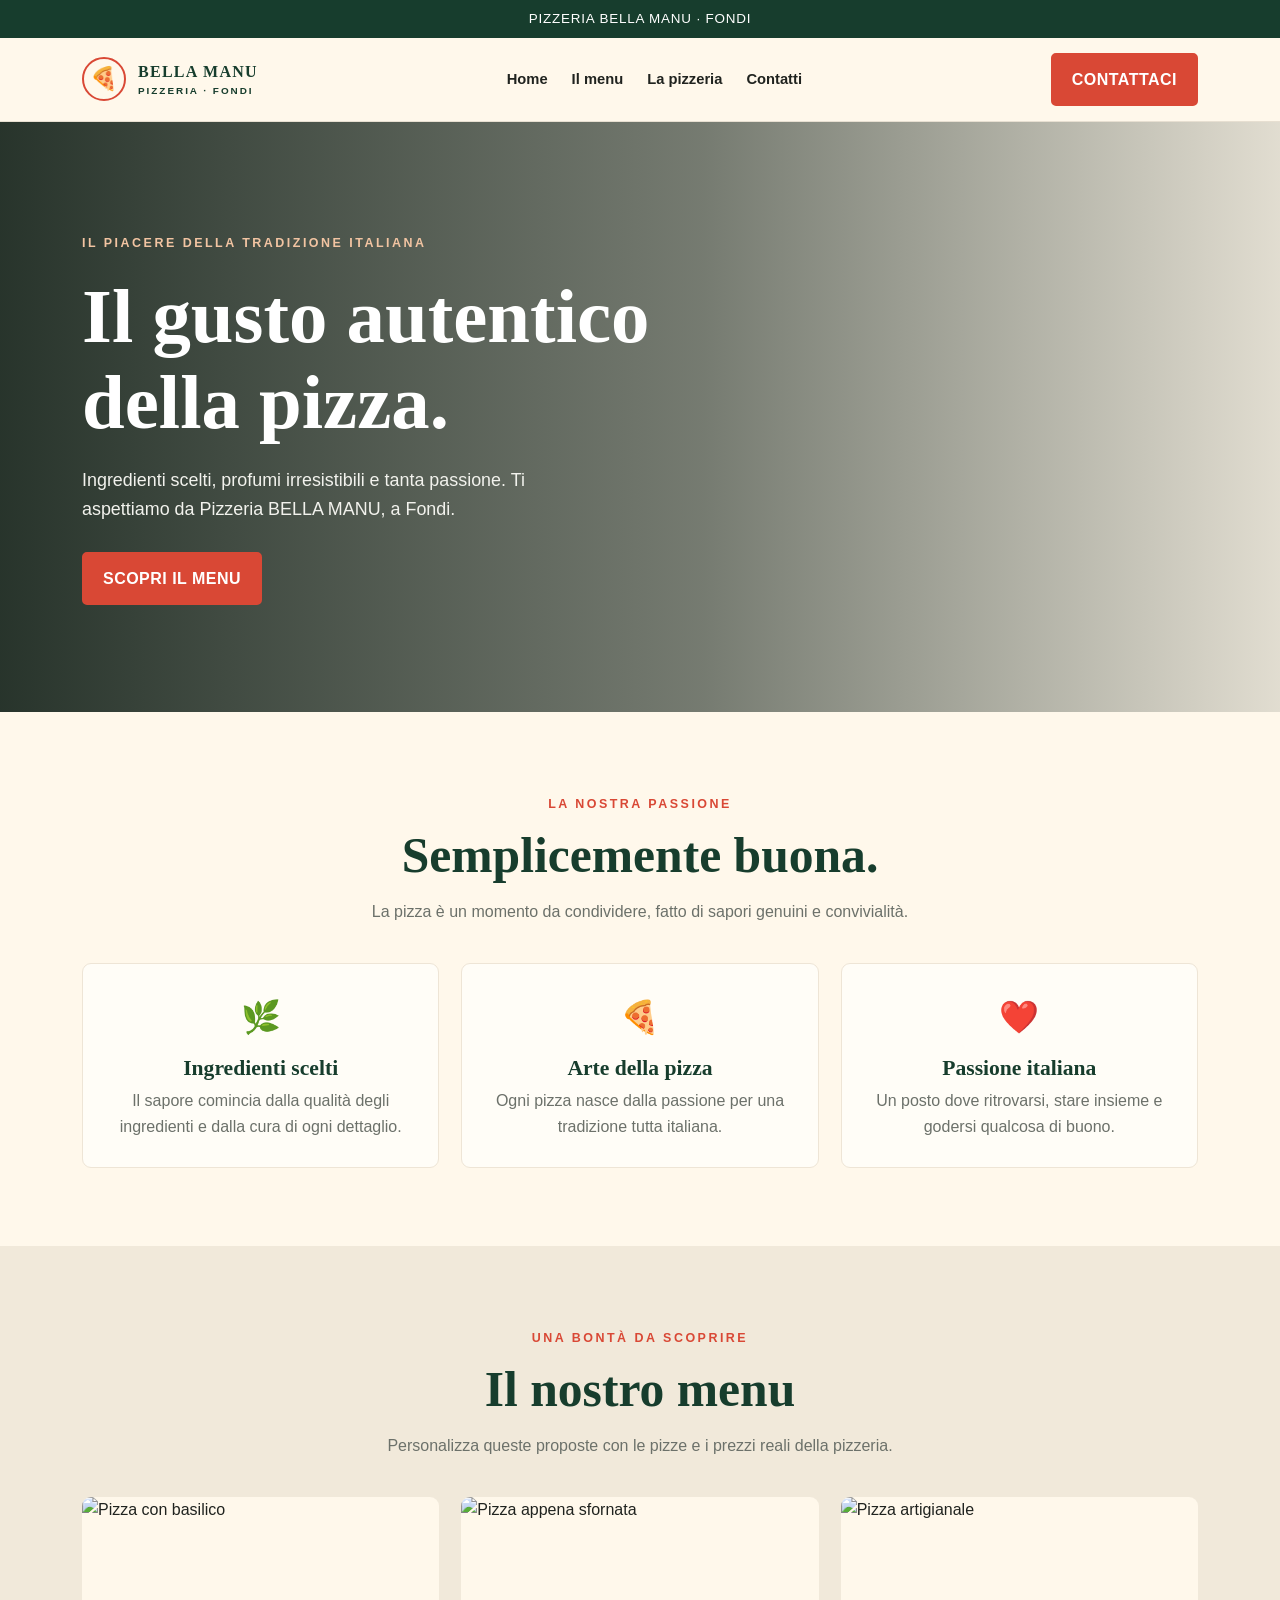
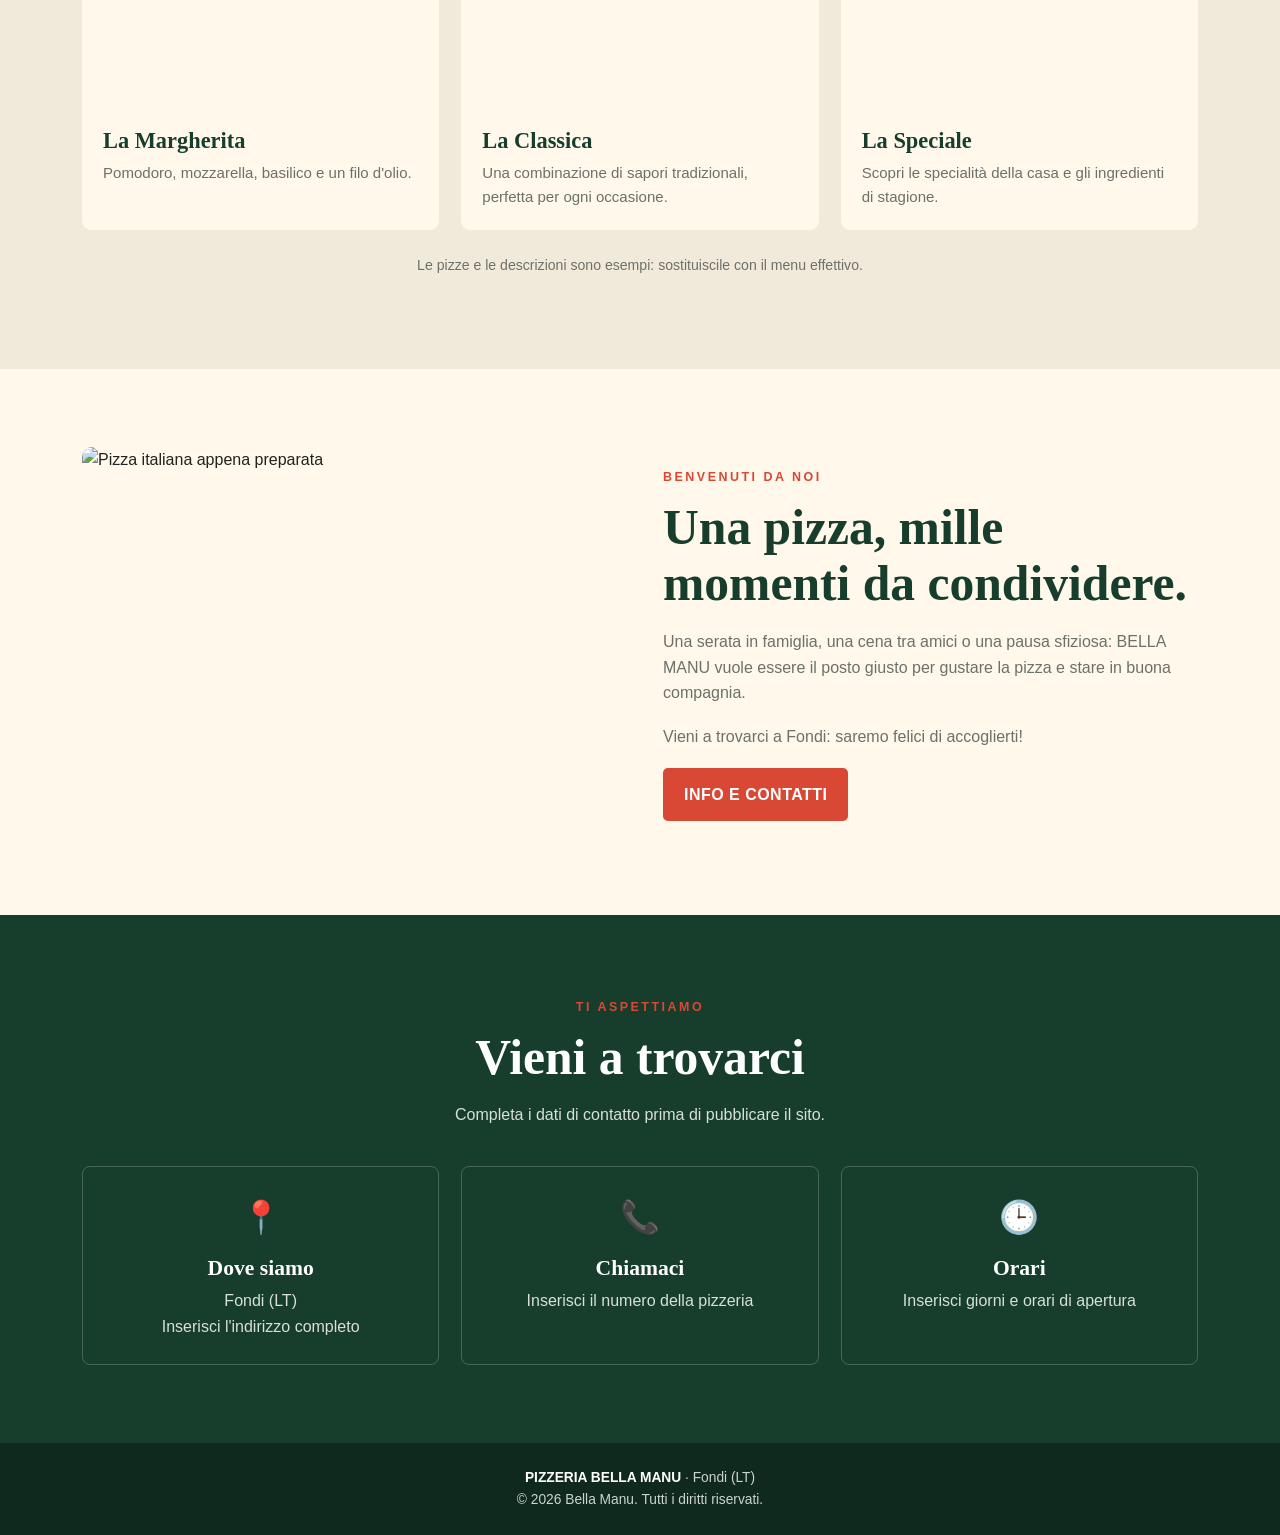
==== index.html @ 26e6ec16 "Index Modifica Index" ====
<!DOCTYPE html>
<html lang="it">
<head>
  <meta charset="UTF-8">
  <meta name="viewport" content="width=device-width, initial-scale=1.0">
  <meta name="description" content="Pizzeria BELLA MANU a Fondi: pizza e passione italiana.">
  <meta name="theme-color" content="#173d2d">
  <title>Pizzeria BELLA MANU | Fondi</title>
  <style>
    :root{--green:#173d2d;--cream:#fff8eb;--red:#d94835;--ink:#20231f;--muted:#6c716a}
    *{box-sizing:border-box}html{scroll-behavior:smooth}body{margin:0;font-family:Arial,Helvetica,sans-serif;color:var(--ink);background:var(--cream);line-height:1.6}a{color:inherit;text-decoration:none}
    .topbar{background:var(--green);color:white;text-align:center;padding:8px 16px;font-size:.84rem;letter-spacing:.06em}
    header{background:var(--cream);position:sticky;top:0;z-index:10;border-bottom:1px solid #e7dfd1}.nav{max-width:1160px;margin:auto;padding:15px 22px;display:flex;align-items:center;justify-content:space-between;gap:20px}.brand{display:flex;align-items:center;gap:12px;color:var(--green)}.mark{width:44px;height:44px;border:2px solid var(--red);border-radius:50%;display:grid;place-items:center;font-size:1.4rem}.brandname{font-family:Georgia,serif;font-weight:bold;letter-spacing:.08em;line-height:1.1}.brandname small{display:block;font:700 .62rem Arial,sans-serif;letter-spacing:.2em;margin-top:5px}.links{display:flex;gap:24px;font-size:.92rem;font-weight:bold}.links a:hover{color:var(--red)}.btn{display:inline-block;background:var(--red);border:2px solid var(--red);color:#fff;padding:12px 19px;border-radius:5px;font-weight:bold;letter-spacing:.03em}.btn:hover{background:#bd3928;border-color:#bd3928}
    .hero{min-height:590px;display:flex;align-items:center;color:white;background:linear-gradient(90deg,rgba(10,25,17,.88),rgba(10,25,17,.56) 55%,rgba(10,25,17,.12)),url('https://images.unsplash.com/photo-1513104890138-7c749659a591?auto=format&fit=crop&w=1900&q=85') center/cover}.hero-inner{max-width:1160px;width:100%;margin:auto;padding:75px 22px}.eyebrow{text-transform:uppercase;color:#f2c4a2;font-size:.78rem;letter-spacing:.2em;font-weight:bold}h1,h2,h3{font-family:Georgia,'Times New Roman',serif;line-height:1.12}h1{font-size:clamp(2.8rem,6vw,5.2rem);max-width:690px;margin:20px 0}.hero p{font-size:1.12rem;max-width:530px;color:#f2f2ed;margin-bottom:28px}.section{max-width:1160px;margin:auto;padding:78px 22px}.heading{text-align:center;max-width:700px;margin:0 auto 38px}.heading .eyebrow,.about .eyebrow{color:var(--red)}h2{font-size:clamp(2rem,4vw,3.1rem);color:var(--green);margin:12px 0}.heading p,.feature p,.menu-card p,.about p{color:var(--muted)}.features,.menu-grid,.contact-grid{display:grid;grid-template-columns:repeat(3,1fr);gap:22px}.feature{padding:28px;background:#fffdf7;border:1px solid #eee5d6;border-radius:9px;text-align:center}.icon{font-size:2rem}.feature h3,.contact-card h3{color:var(--green);font-size:1.35rem;margin:13px 0 8px}.feature p{margin:0}.menu-section{background:#f1e9da}.menu-card{background:var(--cream);border-radius:9px;overflow:hidden}.menu-card img{width:100%;height:210px;object-fit:cover;display:block}.menu-card div{padding:21px}.menu-card h3{font-size:1.4rem;color:var(--green);margin:0 0 8px}.menu-card p{margin:0;font-size:.94rem}.note{text-align:center;color:var(--muted);font-size:.88rem;margin-top:24px}.about{display:grid;grid-template-columns:1fr 1fr;align-items:center;gap:46px}.about img{width:100%;height:390px;object-fit:cover;border-radius:10px}.about p{margin:18px 0}.contact-section{background:var(--green);color:#fff}.contact-section h2{color:white}.contact-section .heading p{color:#d8e0d9}.contact-card{border:1px solid #ffffff35;border-radius:8px;padding:25px;text-align:center}.contact-card h3{color:white}.contact-card p{color:#d8e0d9;margin:0}footer{background:#10291e;color:#cbd5ce;text-align:center;padding:24px;font-size:.86rem}footer strong{color:white}.mobile-cta{display:none}
    @media(max-width:800px){.nav{flex-wrap:wrap}.links{order:3;width:100%;justify-content:center;gap:17px;flex-wrap:wrap}.nav>.btn{padding:9px 12px;font-size:.82rem}.hero{min-height:530px;background-position:60% center}.features,.menu-grid,.contact-grid{grid-template-columns:1fr}.about{grid-template-columns:1fr;gap:25px}.about img{height:300px}.section{padding:58px 20px}}
    @media(max-width:480px){.brandname{font-size:.95rem}.mark{width:39px;height:39px}.links{font-size:.82rem;gap:13px}.nav>.btn{display:none}.hero{min-height:500px}.hero p{font-size:1rem}.mobile-cta{display:block;position:fixed;bottom:12px;left:12px;right:12px;text-align:center;z-index:20;box-shadow:0 10px 30px #0003}footer{padding-bottom:82px}}
  </style>
</head>
<body>
  <div class="topbar">PIZZERIA BELLA MANU · FONDI</div>
  <header><nav class="nav" aria-label="Navigazione principale">
    <a class="brand" href="#home"><span class="mark">🍕</span><span class="brandname">BELLA MANU<small>PIZZERIA · FONDI</small></span></a>
    <div class="links"><a href="#home">Home</a><a href="#menu">Il menu</a><a href="#pizzeria">La pizzeria</a><a href="#contatti">Contatti</a></div>
    <a class="btn" href="#contatti">CONTATTACI</a>
  </nav></header>
  <main>
    <section class="hero" id="home"><div class="hero-inner"><span class="eyebrow">Il piacere della tradizione italiana</span><h1>Il gusto autentico della pizza.</h1><p>Ingredienti scelti, profumi irresistibili e tanta passione. Ti aspettiamo da Pizzeria BELLA MANU, a Fondi.</p><a class="btn" href="#menu">SCOPRI IL MENU</a></div></section>
    <section class="section"><div class="heading"><span class="eyebrow">La nostra passione</span><h2>Semplicemente buona.</h2><p>La pizza è un momento da condividere, fatto di sapori genuini e convivialità.</p></div><div class="features">
      <article class="feature"><div class="icon">🌿</div><h3>Ingredienti scelti</h3><p>Il sapore comincia dalla qualità degli ingredienti e dalla cura di ogni dettaglio.</p></article>
      <article class="feature"><div class="icon">🍕</div><h3>Arte della pizza</h3><p>Ogni pizza nasce dalla passione per una tradizione tutta italiana.</p></article>
      <article class="feature"><div class="icon">❤️</div><h3>Passione italiana</h3><p>Un posto dove ritrovarsi, stare insieme e godersi qualcosa di buono.</p></article>
    </div></section>
    <section class="menu-section" id="menu"><div class="section"><div class="heading"><span class="eyebrow">Una bontà da scoprire</span><h2>Il nostro menu</h2><p>Personalizza queste proposte con le pizze e i prezzi reali della pizzeria.</p></div><div class="menu-grid">
      <article class="menu-card"><img src="https://images.unsplash.com/photo-1579751626657-72bc17010498?auto=format&fit=crop&w=900&q=80" alt="Pizza con basilico" loading="lazy"><div><h3>La Margherita</h3><p>Pomodoro, mozzarella, basilico e un filo d'olio.</p></div></article>
      <article class="menu-card"><img src="https://images.unsplash.com/photo-1571407970349-bc81e7e96d47?auto=format&fit=crop&w=900&q=80" alt="Pizza appena sfornata" loading="lazy"><div><h3>La Classica</h3><p>Una combinazione di sapori tradizionali, perfetta per ogni occasione.</p></div></article>
      <article class="menu-card"><img src="https://images.unsplash.com/photo-1593560708920-61dd98c46a4e?auto=format&fit=crop&w=900&q=80" alt="Pizza artigianale" loading="lazy"><div><h3>La Speciale</h3><p>Scopri le specialità della casa e gli ingredienti di stagione.</p></div></article>
    </div><p class="note">Le pizze e le descrizioni sono esempi: sostituiscile con il menu effettivo.</p></div></section>
    <section class="section about" id="pizzeria"><img src="https://images.unsplash.com/photo-1513104890138-7c749659a591?auto=format&fit=crop&w=1200&q=85" alt="Pizza italiana appena preparata" loading="lazy"><div><span class="eyebrow">Benvenuti da noi</span><h2>Una pizza, mille momenti da condividere.</h2><p>Una serata in famiglia, una cena tra amici o una pausa sfiziosa: BELLA MANU vuole essere il posto giusto per gustare la pizza e stare in buona compagnia.</p><p>Vieni a trovarci a Fondi: saremo felici di accoglierti!</p><a class="btn" href="#contatti">INFO E CONTATTI</a></div></section>
    <section class="contact-section" id="contatti"><div class="section"><div class="heading"><span class="eyebrow">Ti aspettiamo</span><h2>Vieni a trovarci</h2><p>Completa i dati di contatto prima di pubblicare il sito.</p></div><div class="contact-grid">
      <article class="contact-card"><div class="icon">📍</div><h3>Dove siamo</h3><p>Fondi (LT)<br>Inserisci l'indirizzo completo</p></article>
      <article class="contact-card"><div class="icon">📞</div><h3>Chiamaci</h3><p>Inserisci il numero della pizzeria</p></article>
      <article class="contact-card"><div class="icon">🕒</div><h3>Orari</h3><p>Inserisci giorni e orari di apertura</p></article>
    </div></div></section>
  </main>
  <a class="btn mobile-cta" href="#contatti">CONTATTI E PRENOTAZIONI</a>
  <footer><strong>PIZZERIA BELLA MANU</strong> · Fondi (LT)<br>© <span id="year"></span> Bella Manu. Tutti i diritti riservati.</footer>
  <script>document.getElementById('year').textContent = new Date().getFullYear();</script>
</body>
</html>
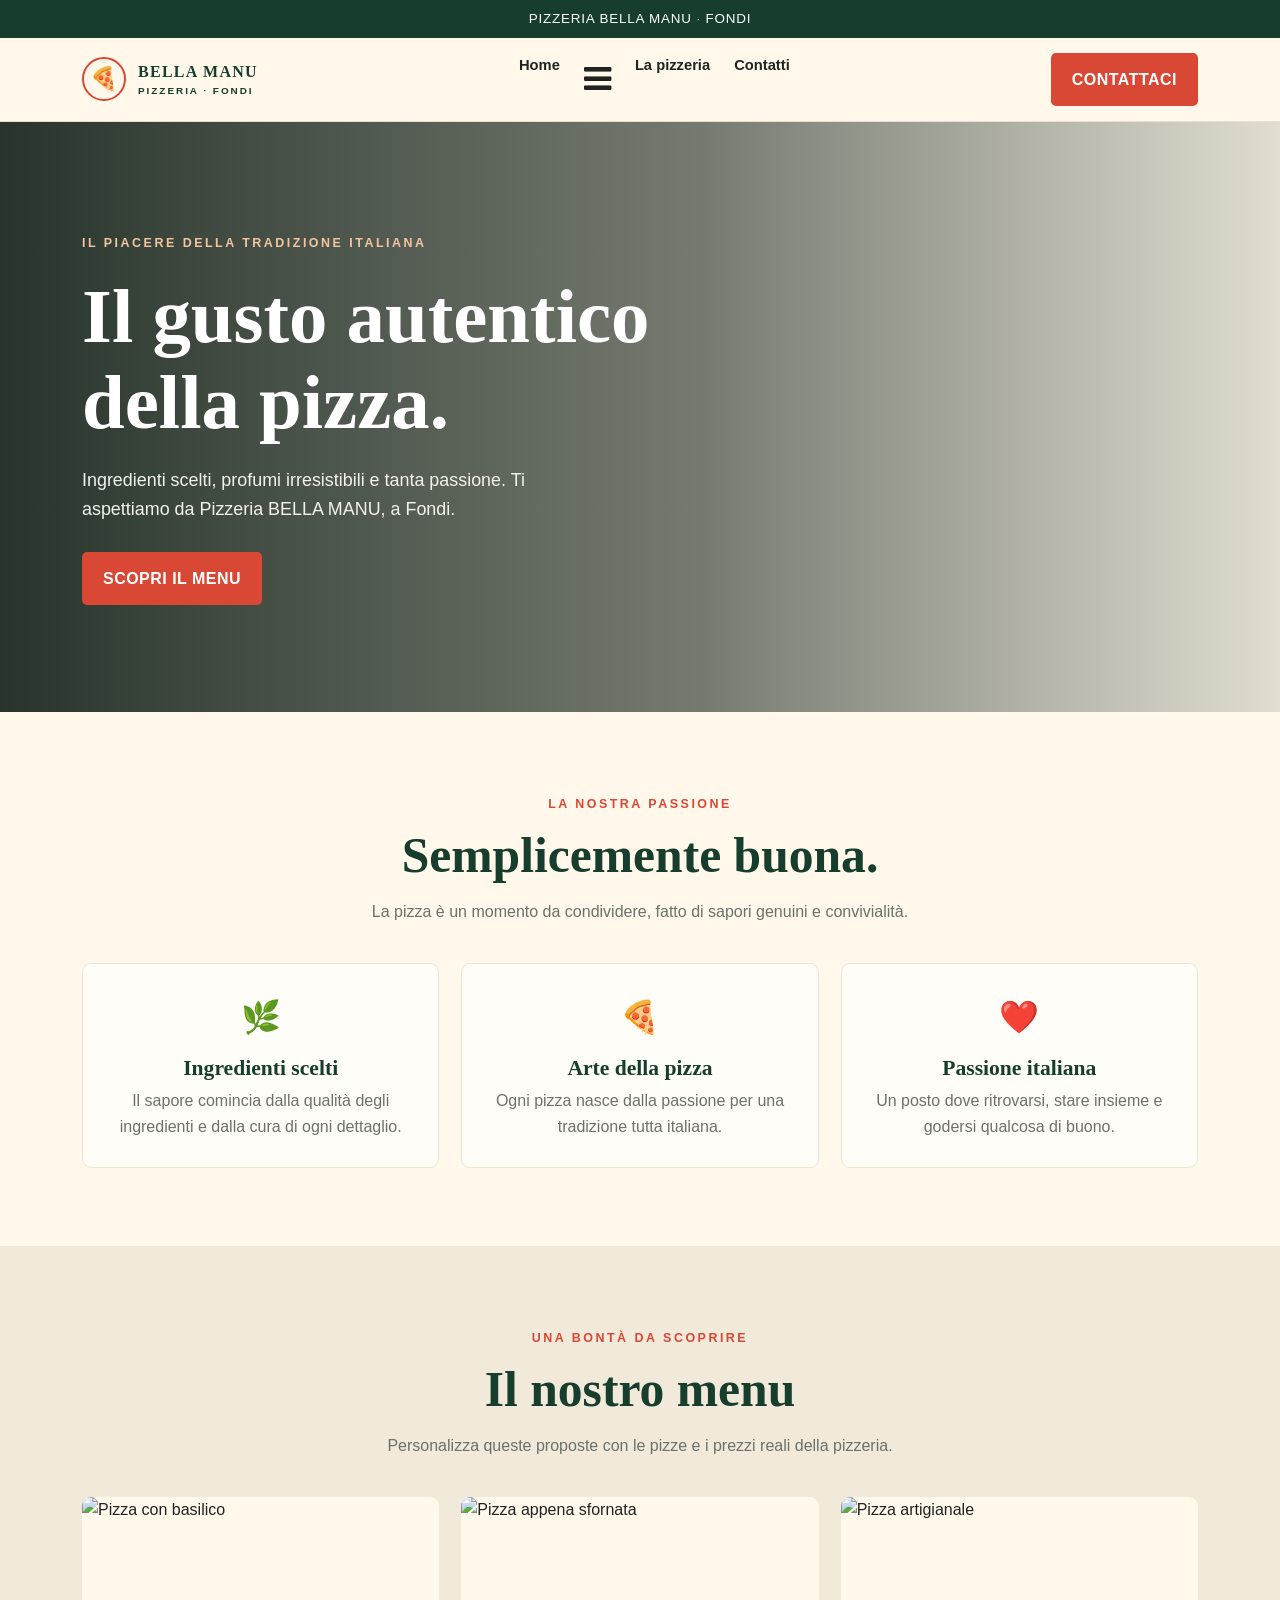
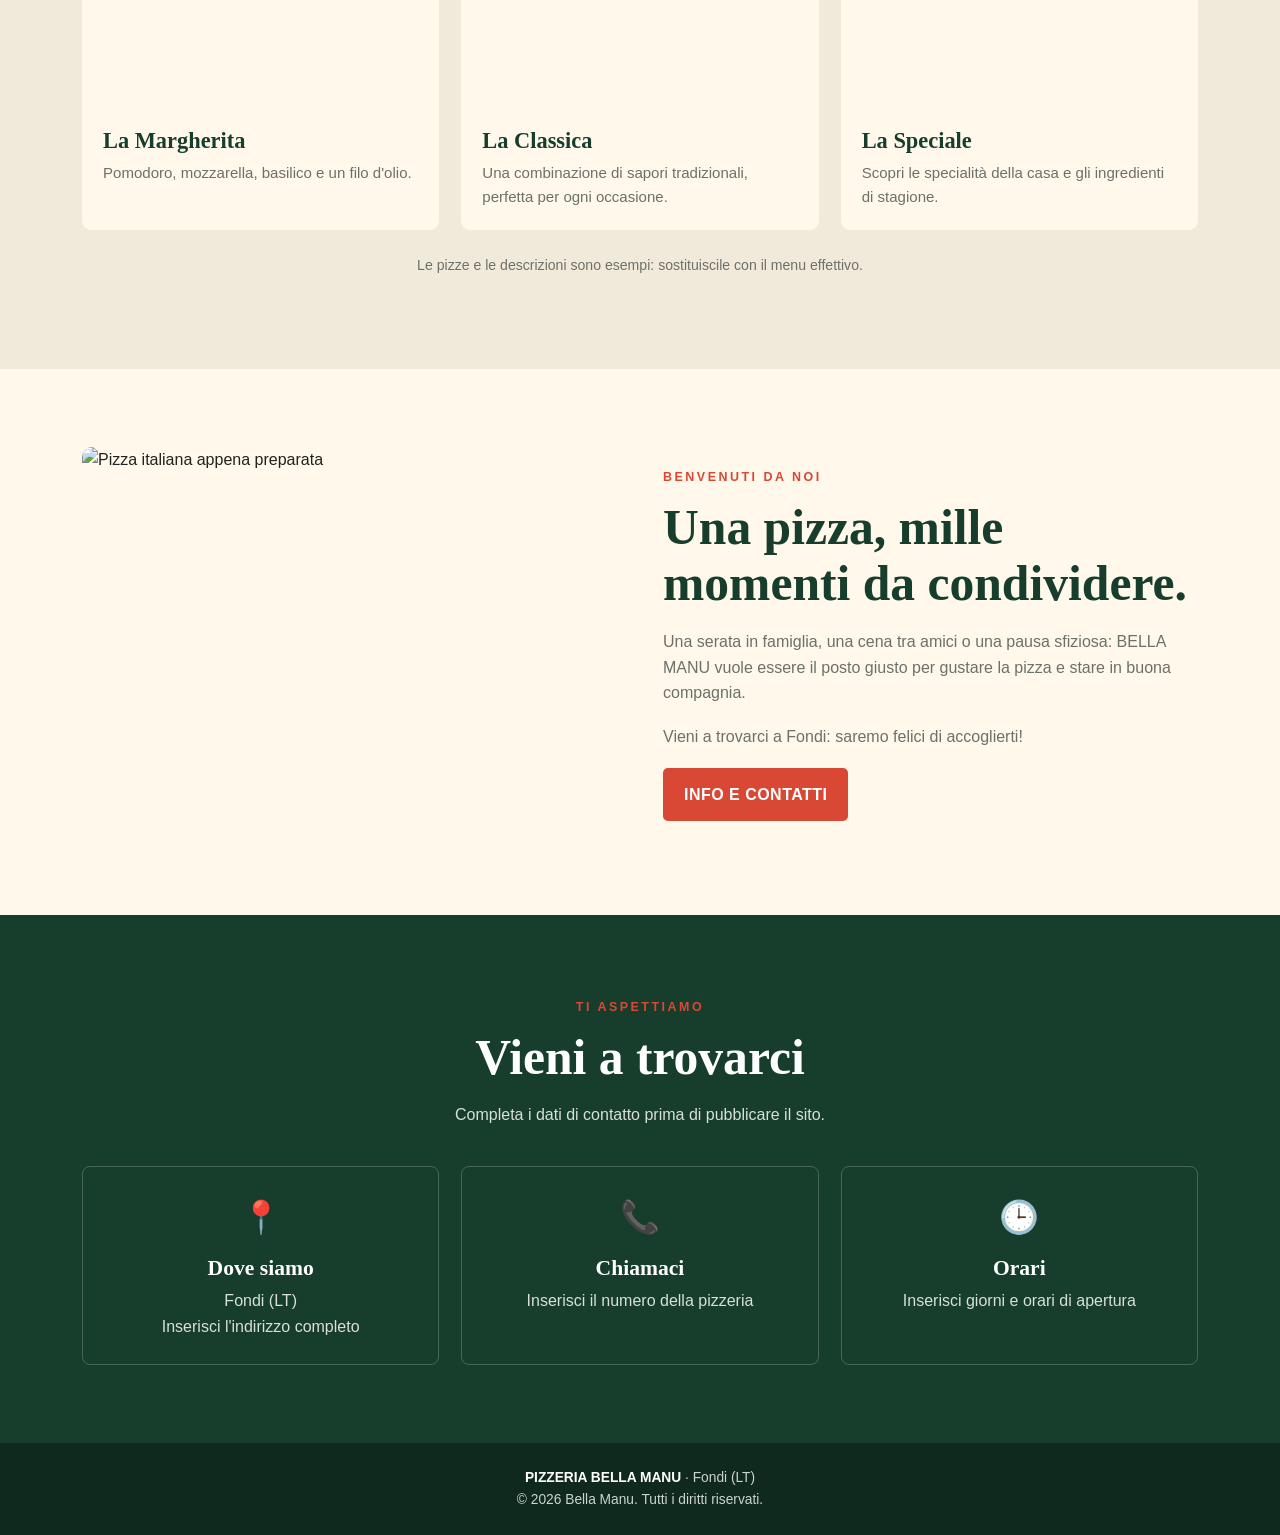
==== commit 31dd23e8: "Humburger menu" ====
--- a/index.html
+++ b/index.html
@@ -1,49 +1,158 @@
 <!DOCTYPE html>
 <html lang="it">
+
 <head>
-  <meta charset="UTF-8">
-  <meta name="viewport" content="width=device-width, initial-scale=1.0">
-  <meta name="description" content="Pizzeria BELLA MANU a Fondi: pizza e passione italiana.">
-  <meta name="theme-color" content="#173d2d">
-  <title>Pizzeria BELLA MANU | Fondi</title>
-  <style>
-    :root{--green:#173d2d;--cream:#fff8eb;--red:#d94835;--ink:#20231f;--muted:#6c716a}
-    *{box-sizing:border-box}html{scroll-behavior:smooth}body{margin:0;font-family:Arial,Helvetica,sans-serif;color:var(--ink);background:var(--cream);line-height:1.6}a{color:inherit;text-decoration:none}
-    .topbar{background:var(--green);color:white;text-align:center;padding:8px 16px;font-size:.84rem;letter-spacing:.06em}
-    header{background:var(--cream);position:sticky;top:0;z-index:10;border-bottom:1px solid #e7dfd1}.nav{max-width:1160px;margin:auto;padding:15px 22px;display:flex;align-items:center;justify-content:space-between;gap:20px}.brand{display:flex;align-items:center;gap:12px;color:var(--green)}.mark{width:44px;height:44px;border:2px solid var(--red);border-radius:50%;display:grid;place-items:center;font-size:1.4rem}.brandname{font-family:Georgia,serif;font-weight:bold;letter-spacing:.08em;line-height:1.1}.brandname small{display:block;font:700 .62rem Arial,sans-serif;letter-spacing:.2em;margin-top:5px}.links{display:flex;gap:24px;font-size:.92rem;font-weight:bold}.links a:hover{color:var(--red)}.btn{display:inline-block;background:var(--red);border:2px solid var(--red);color:#fff;padding:12px 19px;border-radius:5px;font-weight:bold;letter-spacing:.03em}.btn:hover{background:#bd3928;border-color:#bd3928}
-    .hero{min-height:590px;display:flex;align-items:center;color:white;background:linear-gradient(90deg,rgba(10,25,17,.88),rgba(10,25,17,.56) 55%,rgba(10,25,17,.12)),url('https://images.unsplash.com/photo-1513104890138-7c749659a591?auto=format&fit=crop&w=1900&q=85') center/cover}.hero-inner{max-width:1160px;width:100%;margin:auto;padding:75px 22px}.eyebrow{text-transform:uppercase;color:#f2c4a2;font-size:.78rem;letter-spacing:.2em;font-weight:bold}h1,h2,h3{font-family:Georgia,'Times New Roman',serif;line-height:1.12}h1{font-size:clamp(2.8rem,6vw,5.2rem);max-width:690px;margin:20px 0}.hero p{font-size:1.12rem;max-width:530px;color:#f2f2ed;margin-bottom:28px}.section{max-width:1160px;margin:auto;padding:78px 22px}.heading{text-align:center;max-width:700px;margin:0 auto 38px}.heading .eyebrow,.about .eyebrow{color:var(--red)}h2{font-size:clamp(2rem,4vw,3.1rem);color:var(--green);margin:12px 0}.heading p,.feature p,.menu-card p,.about p{color:var(--muted)}.features,.menu-grid,.contact-grid{display:grid;grid-template-columns:repeat(3,1fr);gap:22px}.feature{padding:28px;background:#fffdf7;border:1px solid #eee5d6;border-radius:9px;text-align:center}.icon{font-size:2rem}.feature h3,.contact-card h3{color:var(--green);font-size:1.35rem;margin:13px 0 8px}.feature p{margin:0}.menu-section{background:#f1e9da}.menu-card{background:var(--cream);border-radius:9px;overflow:hidden}.menu-card img{width:100%;height:210px;object-fit:cover;display:block}.menu-card div{padding:21px}.menu-card h3{font-size:1.4rem;color:var(--green);margin:0 0 8px}.menu-card p{margin:0;font-size:.94rem}.note{text-align:center;color:var(--muted);font-size:.88rem;margin-top:24px}.about{display:grid;grid-template-columns:1fr 1fr;align-items:center;gap:46px}.about img{width:100%;height:390px;object-fit:cover;border-radius:10px}.about p{margin:18px 0}.contact-section{background:var(--green);color:#fff}.contact-section h2{color:white}.contact-section .heading p{color:#d8e0d9}.contact-card{border:1px solid #ffffff35;border-radius:8px;padding:25px;text-align:center}.contact-card h3{color:white}.contact-card p{color:#d8e0d9;margin:0}footer{background:#10291e;color:#cbd5ce;text-align:center;padding:24px;font-size:.86rem}footer strong{color:white}.mobile-cta{display:none}
-    @media(max-width:800px){.nav{flex-wrap:wrap}.links{order:3;width:100%;justify-content:center;gap:17px;flex-wrap:wrap}.nav>.btn{padding:9px 12px;font-size:.82rem}.hero{min-height:530px;background-position:60% center}.features,.menu-grid,.contact-grid{grid-template-columns:1fr}.about{grid-template-columns:1fr;gap:25px}.about img{height:300px}.section{padding:58px 20px}}
-    @media(max-width:480px){.brandname{font-size:.95rem}.mark{width:39px;height:39px}.links{font-size:.82rem;gap:13px}.nav>.btn{display:none}.hero{min-height:500px}.hero p{font-size:1rem}.mobile-cta{display:block;position:fixed;bottom:12px;left:12px;right:12px;text-align:center;z-index:20;box-shadow:0 10px 30px #0003}footer{padding-bottom:82px}}
-  </style>
+    <meta charset="UTF-8">
+    <meta name="viewport" content="width=device-width, initial-scale=1.0">
+    <meta name="description" content="Pizzeria BELLA MANU a Fondi: pizza e passione italiana.">
+    <meta name="theme-color" content="#173d2d">
+    <title>Pizzeria BELLA MANU | Fondi</title>
+    <link rel="stylesheet" href="style.css">
+    <link rel="stylesheet" href="https://cdnjs.cloudflare.com/ajax/libs/font-awesome/4.7.0/css/font-awesome.min.css">
+    <script>
+        function myFunction() {
+            var x = document.getElementById("myLinks");
+            if (x.style.display === "block") {
+                x.style.display = "none";
+            } else {
+                x.style.display = "block";
+            }
+        }
+    </script>
 </head>
+
 <body>
-  <div class="topbar">PIZZERIA BELLA MANU · FONDI</div>
-  <header><nav class="nav" aria-label="Navigazione principale">
-    <a class="brand" href="#home"><span class="mark">🍕</span><span class="brandname">BELLA MANU<small>PIZZERIA · FONDI</small></span></a>
-    <div class="links"><a href="#home">Home</a><a href="#menu">Il menu</a><a href="#pizzeria">La pizzeria</a><a href="#contatti">Contatti</a></div>
-    <a class="btn" href="#contatti">CONTATTACI</a>
-  </nav></header>
-  <main>
-    <section class="hero" id="home"><div class="hero-inner"><span class="eyebrow">Il piacere della tradizione italiana</span><h1>Il gusto autentico della pizza.</h1><p>Ingredienti scelti, profumi irresistibili e tanta passione. Ti aspettiamo da Pizzeria BELLA MANU, a Fondi.</p><a class="btn" href="#menu">SCOPRI IL MENU</a></div></section>
-    <section class="section"><div class="heading"><span class="eyebrow">La nostra passione</span><h2>Semplicemente buona.</h2><p>La pizza è un momento da condividere, fatto di sapori genuini e convivialità.</p></div><div class="features">
-      <article class="feature"><div class="icon">🌿</div><h3>Ingredienti scelti</h3><p>Il sapore comincia dalla qualità degli ingredienti e dalla cura di ogni dettaglio.</p></article>
-      <article class="feature"><div class="icon">🍕</div><h3>Arte della pizza</h3><p>Ogni pizza nasce dalla passione per una tradizione tutta italiana.</p></article>
-      <article class="feature"><div class="icon">❤️</div><h3>Passione italiana</h3><p>Un posto dove ritrovarsi, stare insieme e godersi qualcosa di buono.</p></article>
-    </div></section>
-    <section class="menu-section" id="menu"><div class="section"><div class="heading"><span class="eyebrow">Una bontà da scoprire</span><h2>Il nostro menu</h2><p>Personalizza queste proposte con le pizze e i prezzi reali della pizzeria.</p></div><div class="menu-grid">
-      <article class="menu-card"><img src="https://images.unsplash.com/photo-1579751626657-72bc17010498?auto=format&fit=crop&w=900&q=80" alt="Pizza con basilico" loading="lazy"><div><h3>La Margherita</h3><p>Pomodoro, mozzarella, basilico e un filo d'olio.</p></div></article>
-      <article class="menu-card"><img src="https://images.unsplash.com/photo-1571407970349-bc81e7e96d47?auto=format&fit=crop&w=900&q=80" alt="Pizza appena sfornata" loading="lazy"><div><h3>La Classica</h3><p>Una combinazione di sapori tradizionali, perfetta per ogni occasione.</p></div></article>
-      <article class="menu-card"><img src="https://images.unsplash.com/photo-1593560708920-61dd98c46a4e?auto=format&fit=crop&w=900&q=80" alt="Pizza artigianale" loading="lazy"><div><h3>La Speciale</h3><p>Scopri le specialità della casa e gli ingredienti di stagione.</p></div></article>
-    </div><p class="note">Le pizze e le descrizioni sono esempi: sostituiscile con il menu effettivo.</p></div></section>
-    <section class="section about" id="pizzeria"><img src="https://images.unsplash.com/photo-1513104890138-7c749659a591?auto=format&fit=crop&w=1200&q=85" alt="Pizza italiana appena preparata" loading="lazy"><div><span class="eyebrow">Benvenuti da noi</span><h2>Una pizza, mille momenti da condividere.</h2><p>Una serata in famiglia, una cena tra amici o una pausa sfiziosa: BELLA MANU vuole essere il posto giusto per gustare la pizza e stare in buona compagnia.</p><p>Vieni a trovarci a Fondi: saremo felici di accoglierti!</p><a class="btn" href="#contatti">INFO E CONTATTI</a></div></section>
-    <section class="contact-section" id="contatti"><div class="section"><div class="heading"><span class="eyebrow">Ti aspettiamo</span><h2>Vieni a trovarci</h2><p>Completa i dati di contatto prima di pubblicare il sito.</p></div><div class="contact-grid">
-      <article class="contact-card"><div class="icon">📍</div><h3>Dove siamo</h3><p>Fondi (LT)<br>Inserisci l'indirizzo completo</p></article>
-      <article class="contact-card"><div class="icon">📞</div><h3>Chiamaci</h3><p>Inserisci il numero della pizzeria</p></article>
-      <article class="contact-card"><div class="icon">🕒</div><h3>Orari</h3><p>Inserisci giorni e orari di apertura</p></article>
-    </div></div></section>
-  </main>
-  <a class="btn mobile-cta" href="#contatti">CONTATTI E PRENOTAZIONI</a>
-  <footer><strong>PIZZERIA BELLA MANU</strong> · Fondi (LT)<br>© <span id="year"></span> Bella Manu. Tutti i diritti riservati.</footer>
-  <script>document.getElementById('year').textContent = new Date().getFullYear();</script>
+    <div class="topbar">PIZZERIA BELLA MANU · FONDI</div>
+    <header>
+        <nav class="nav" aria-label="Navigazione principale">
+            <a class="brand" href="#home"><span class="mark">🍕</span><span class="brandname">BELLA MANU<small>PIZZERIA
+                        · FONDI</small></span></a>
+            <div class="links"><a href="#home">Home</a>
+                <div class="topnav">
+
+                    <div id="myLinks">
+                        <a href="#news">News</a>
+                        <a href="#contact">Contact</a>
+                        <a href="#about">About</a>
+                    </div>
+
+                    <a href="javascript:void(0);" class="icon" onclick="myFunction()">
+                        <i class="fa fa-bars"></i>
+                    </a>
+                </div>
+                <!-- -->
+                <a href="#pizzeria">La pizzeria</a><a href="#contatti">Contatti</a>
+            </div>
+            <a class="btn" href="#contatti">CONTATTACI</a>
+        </nav>
+    </header>
+    <main>
+        <section class="hero" id="home">
+            <div class="hero-inner"><span class="eyebrow">Il piacere della tradizione italiana</span>
+                <h1>Il gusto autentico della pizza.</h1>
+                <p>Ingredienti scelti, profumi irresistibili e tanta passione. Ti aspettiamo da Pizzeria BELLA MANU, a
+                    Fondi.</p><a class="btn" href="#menu">SCOPRI IL MENU</a>
+            </div>
+        </section>
+        <section class="section">
+            <div class="heading"><span class="eyebrow">La nostra passione</span>
+                <h2>Semplicemente buona.</h2>
+                <p>La pizza è un momento da condividere, fatto di sapori genuini e convivialità.</p>
+            </div>
+            <div class="features">
+                <article class="feature">
+                    <div class="icon">🌿</div>
+                    <h3>Ingredienti scelti</h3>
+                    <p>Il sapore comincia dalla qualità degli ingredienti e dalla cura di ogni dettaglio.</p>
+                </article>
+                <article class="feature">
+                    <div class="icon">🍕</div>
+                    <h3>Arte della pizza</h3>
+                    <p>Ogni pizza nasce dalla passione per una tradizione tutta italiana.</p>
+                </article>
+                <article class="feature">
+                    <div class="icon">❤️</div>
+                    <h3>Passione italiana</h3>
+                    <p>Un posto dove ritrovarsi, stare insieme e godersi qualcosa di buono.</p>
+                </article>
+            </div>
+        </section>
+        <section class="menu-section" id="menu">
+            <div class="section">
+                <div class="heading"><span class="eyebrow">Una bontà da scoprire</span>
+                    <h2>Il nostro menu</h2>
+                    <p>Personalizza queste proposte con le pizze e i prezzi reali della pizzeria.</p>
+                </div>
+                <div class="menu-grid">
+                    <article class="menu-card"><img
+                            src="https://images.unsplash.com/photo-1579751626657-72bc17010498?auto=format&fit=crop&w=900&q=80"
+                            alt="Pizza con basilico" loading="lazy">
+                        <div>
+                            <h3>La Margherita</h3>
+                            <p>Pomodoro, mozzarella, basilico e un filo d'olio.</p>
+                        </div>
+                    </article>
+                    <article class="menu-card"><img
+                            src="https://images.unsplash.com/photo-1571407970349-bc81e7e96d47?auto=format&fit=crop&w=900&q=80"
+                            alt="Pizza appena sfornata" loading="lazy">
+                        <div>
+                            <h3>La Classica</h3>
+                            <p>Una combinazione di sapori tradizionali, perfetta per ogni occasione.</p>
+                        </div>
+                    </article>
+                    <article class="menu-card"><img
+                            src="https://images.unsplash.com/photo-1593560708920-61dd98c46a4e?auto=format&fit=crop&w=900&q=80"
+                            alt="Pizza artigianale" loading="lazy">
+                        <div>
+                            <h3>La Speciale</h3>
+                            <p>Scopri le specialità della casa e gli ingredienti di stagione.</p>
+                        </div>
+                    </article>
+                </div>
+                <p class="note">Le pizze e le descrizioni sono esempi: sostituiscile con il menu effettivo.</p>
+            </div>
+        </section>
+        <section class="section about" id="pizzeria"><img
+                src="https://images.unsplash.com/photo-1513104890138-7c749659a591?auto=format&fit=crop&w=1200&q=85"
+                alt="Pizza italiana appena preparata" loading="lazy">
+            <div><span class="eyebrow">Benvenuti da noi</span>
+                <h2>Una pizza, mille momenti da condividere.</h2>
+                <p>Una serata in famiglia, una cena tra amici o una pausa sfiziosa: BELLA MANU vuole essere il posto
+                    giusto per gustare la pizza e stare in buona compagnia.</p>
+                <p>Vieni a trovarci a Fondi: saremo felici di accoglierti!</p><a class="btn" href="#contatti">INFO E
+                    CONTATTI</a>
+            </div>
+        </section>
+        <section class="contact-section" id="contatti">
+            <div class="section">
+                <div class="heading"><span class="eyebrow">Ti aspettiamo</span>
+                    <h2>Vieni a trovarci</h2>
+                    <p>Completa i dati di contatto prima di pubblicare il sito.</p>
+                </div>
+                <div class="contact-grid">
+                    <article class="contact-card">
+                        <div class="icon">📍</div>
+                        <h3>Dove siamo</h3>
+                        <p>Fondi (LT)<br>Inserisci l'indirizzo completo</p>
+                    </article>
+                    <article class="contact-card">
+                        <div class="icon">📞</div>
+                        <h3>Chiamaci</h3>
+                        <p>Inserisci il numero della pizzeria</p>
+                    </article>
+                    <article class="contact-card">
+                        <div class="icon">🕒</div>
+                        <h3>Orari</h3>
+                        <p>Inserisci giorni e orari di apertura</p>
+                    </article>
+                </div>
+            </div>
+        </section>
+    </main>
+    <a class="btn mobile-cta" href="#contatti">CONTATTI E PRENOTAZIONI</a>
+    <footer><strong>PIZZERIA BELLA MANU</strong> · Fondi (LT)<br>© <span id="year"></span> Bella Manu. Tutti i diritti
+        riservati.</footer>
+    <script>document.getElementById('year').textContent = new Date().getFullYear();</script>
 </body>
-</html>
+
+</html>
--- a/style.css
+++ b/style.css
@@ -0,0 +1,408 @@
+:root {
+    --green: #173d2d;
+    --cream: #fff8eb;
+    --red: #d94835;
+    --ink: #20231f;
+    --muted: #6c716a
+}
+
+* {
+    box-sizing: border-box
+}
+
+html {
+    scroll-behavior: smooth
+}
+
+body {
+    margin: 0;
+    font-family: Arial, Helvetica, sans-serif;
+    color: var(--ink);
+    background: var(--cream);
+    line-height: 1.6
+}
+
+a {
+    color: inherit;
+    text-decoration: none
+}
+
+.topbar {
+    background: var(--green);
+    color: white;
+    text-align: center;
+    padding: 8px 16px;
+    font-size: .84rem;
+    letter-spacing: .06em
+}
+
+header {
+    background: var(--cream);
+    position: sticky;
+    top: 0;
+    z-index: 10;
+    border-bottom: 1px solid #e7dfd1
+}
+
+.nav {
+    max-width: 1160px;
+    margin: auto;
+    padding: 15px 22px;
+    display: flex;
+    align-items: center;
+    justify-content: space-between;
+    gap: 20px
+}
+
+.brand {
+    display: flex;
+    align-items: center;
+    gap: 12px;
+    color: var(--green)
+}
+
+.mark {
+    width: 44px;
+    height: 44px;
+    border: 2px solid var(--red);
+    border-radius: 50%;
+    display: grid;
+    place-items: center;
+    font-size: 1.4rem
+}
+
+.brandname {
+    font-family: Georgia, serif;
+    font-weight: bold;
+    letter-spacing: .08em;
+    line-height: 1.1
+}
+
+.brandname small {
+    display: block;
+    font: 700 .62rem Arial, sans-serif;
+    letter-spacing: .2em;
+    margin-top: 5px
+}
+
+.links {
+    display: flex;
+    gap: 24px;
+    font-size: .92rem;
+    font-weight: bold
+}
+
+.links a:hover {
+    color: var(--red)
+}
+
+.btn {
+    display: inline-block;
+    background: var(--red);
+    border: 2px solid var(--red);
+    color: #fff;
+    padding: 12px 19px;
+    border-radius: 5px;
+    font-weight: bold;
+    letter-spacing: .03em
+}
+
+.btn:hover {
+    background: #bd3928;
+    border-color: #bd3928
+}
+
+.hero {
+    min-height: 590px;
+    display: flex;
+    align-items: center;
+    color: white;
+    background: linear-gradient(90deg, rgba(10, 25, 17, .88), rgba(10, 25, 17, .56) 55%, rgba(10, 25, 17, .12)), url('https://images.unsplash.com/photo-1513104890138-7c749659a591?auto=format&fit=crop&w=1900&q=85') center/cover
+}
+
+.hero-inner {
+    max-width: 1160px;
+    width: 100%;
+    margin: auto;
+    padding: 75px 22px
+}
+
+.eyebrow {
+    text-transform: uppercase;
+    color: #f2c4a2;
+    font-size: .78rem;
+    letter-spacing: .2em;
+    font-weight: bold
+}
+
+h1,
+h2,
+h3 {
+    font-family: Georgia, 'Times New Roman', serif;
+    line-height: 1.12
+}
+
+h1 {
+    font-size: clamp(2.8rem, 6vw, 5.2rem);
+    max-width: 690px;
+    margin: 20px 0
+}
+
+.hero p {
+    font-size: 1.12rem;
+    max-width: 530px;
+    color: #f2f2ed;
+    margin-bottom: 28px
+}
+
+.section {
+    max-width: 1160px;
+    margin: auto;
+    padding: 78px 22px
+}
+
+.heading {
+    text-align: center;
+    max-width: 700px;
+    margin: 0 auto 38px
+}
+
+.heading .eyebrow,
+.about .eyebrow {
+    color: var(--red)
+}
+
+h2 {
+    font-size: clamp(2rem, 4vw, 3.1rem);
+    color: var(--green);
+    margin: 12px 0
+}
+
+.heading p,
+.feature p,
+.menu-card p,
+.about p {
+    color: var(--muted)
+}
+
+.features,
+.menu-grid,
+.contact-grid {
+    display: grid;
+    grid-template-columns: repeat(3, 1fr);
+    gap: 22px
+}
+
+.feature {
+    padding: 28px;
+    background: #fffdf7;
+    border: 1px solid #eee5d6;
+    border-radius: 9px;
+    text-align: center
+}
+
+.icon {
+    font-size: 2rem
+}
+
+.feature h3,
+.contact-card h3 {
+    color: var(--green);
+    font-size: 1.35rem;
+    margin: 13px 0 8px
+}
+
+.feature p {
+    margin: 0
+}
+
+.menu-section {
+    background: #f1e9da
+}
+
+.menu-card {
+    background: var(--cream);
+    border-radius: 9px;
+    overflow: hidden
+}
+
+.menu-card img {
+    width: 100%;
+    height: 210px;
+    object-fit: cover;
+    display: block
+}
+
+.menu-card div {
+    padding: 21px
+}
+
+.menu-card h3 {
+    font-size: 1.4rem;
+    color: var(--green);
+    margin: 0 0 8px
+}
+
+.menu-card p {
+    margin: 0;
+    font-size: .94rem
+}
+
+.note {
+    text-align: center;
+    color: var(--muted);
+    font-size: .88rem;
+    margin-top: 24px
+}
+
+.about {
+    display: grid;
+    grid-template-columns: 1fr 1fr;
+    align-items: center;
+    gap: 46px
+}
+
+.about img {
+    width: 100%;
+    height: 390px;
+    object-fit: cover;
+    border-radius: 10px
+}
+
+.about p {
+    margin: 18px 0
+}
+
+.contact-section {
+    background: var(--green);
+    color: #fff
+}
+
+.contact-section h2 {
+    color: white
+}
+
+.contact-section .heading p {
+    color: #d8e0d9
+}
+
+.contact-card {
+    border: 1px solid #ffffff35;
+    border-radius: 8px;
+    padding: 25px;
+    text-align: center
+}
+
+.contact-card h3 {
+    color: white
+}
+
+.contact-card p {
+    color: #d8e0d9;
+    margin: 0
+}
+
+footer {
+    background: #10291e;
+    color: #cbd5ce;
+    text-align: center;
+    padding: 24px;
+    font-size: .86rem
+}
+
+footer strong {
+    color: white
+}
+
+.mobile-cta {
+    display: none
+}
+
+@media(max-width:800px) {
+    .nav {
+        flex-wrap: wrap
+    }
+
+    .links {
+        order: 3;
+        width: 100%;
+        justify-content: center;
+        gap: 17px;
+        flex-wrap: wrap
+    }
+
+    .nav>.btn {
+        padding: 9px 12px;
+        font-size: .82rem
+    }
+
+    .hero {
+        min-height: 530px;
+        background-position: 60% center
+    }
+
+    .features,
+    .menu-grid,
+    .contact-grid {
+        grid-template-columns: 1fr
+    }
+
+    .about {
+        grid-template-columns: 1fr;
+        gap: 25px
+    }
+
+    .about img {
+        height: 300px
+    }
+
+    .section {
+        padding: 58px 20px
+    }
+}
+#myLinks {
+    display: none;
+  }
+
+@media(max-width:480px) {
+    .brandname {
+        font-size: .95rem
+    }
+
+    .mark {
+        width: 39px;
+        height: 39px
+    }
+
+    .links {
+        font-size: .82rem;
+        gap: 13px
+    }
+
+    .nav>.btn {
+        display: none
+    }
+
+    .hero {
+        min-height: 500px
+    }
+
+    .hero p {
+        font-size: 1rem
+    }
+
+    .mobile-cta {
+        display: block;
+        position: fixed;
+        bottom: 12px;
+        left: 12px;
+        right: 12px;
+        text-align: center;
+        z-index: 20;
+        box-shadow: 0 10px 30px #0003
+    }
+
+    footer {
+        padding-bottom: 82px
+    }
+}
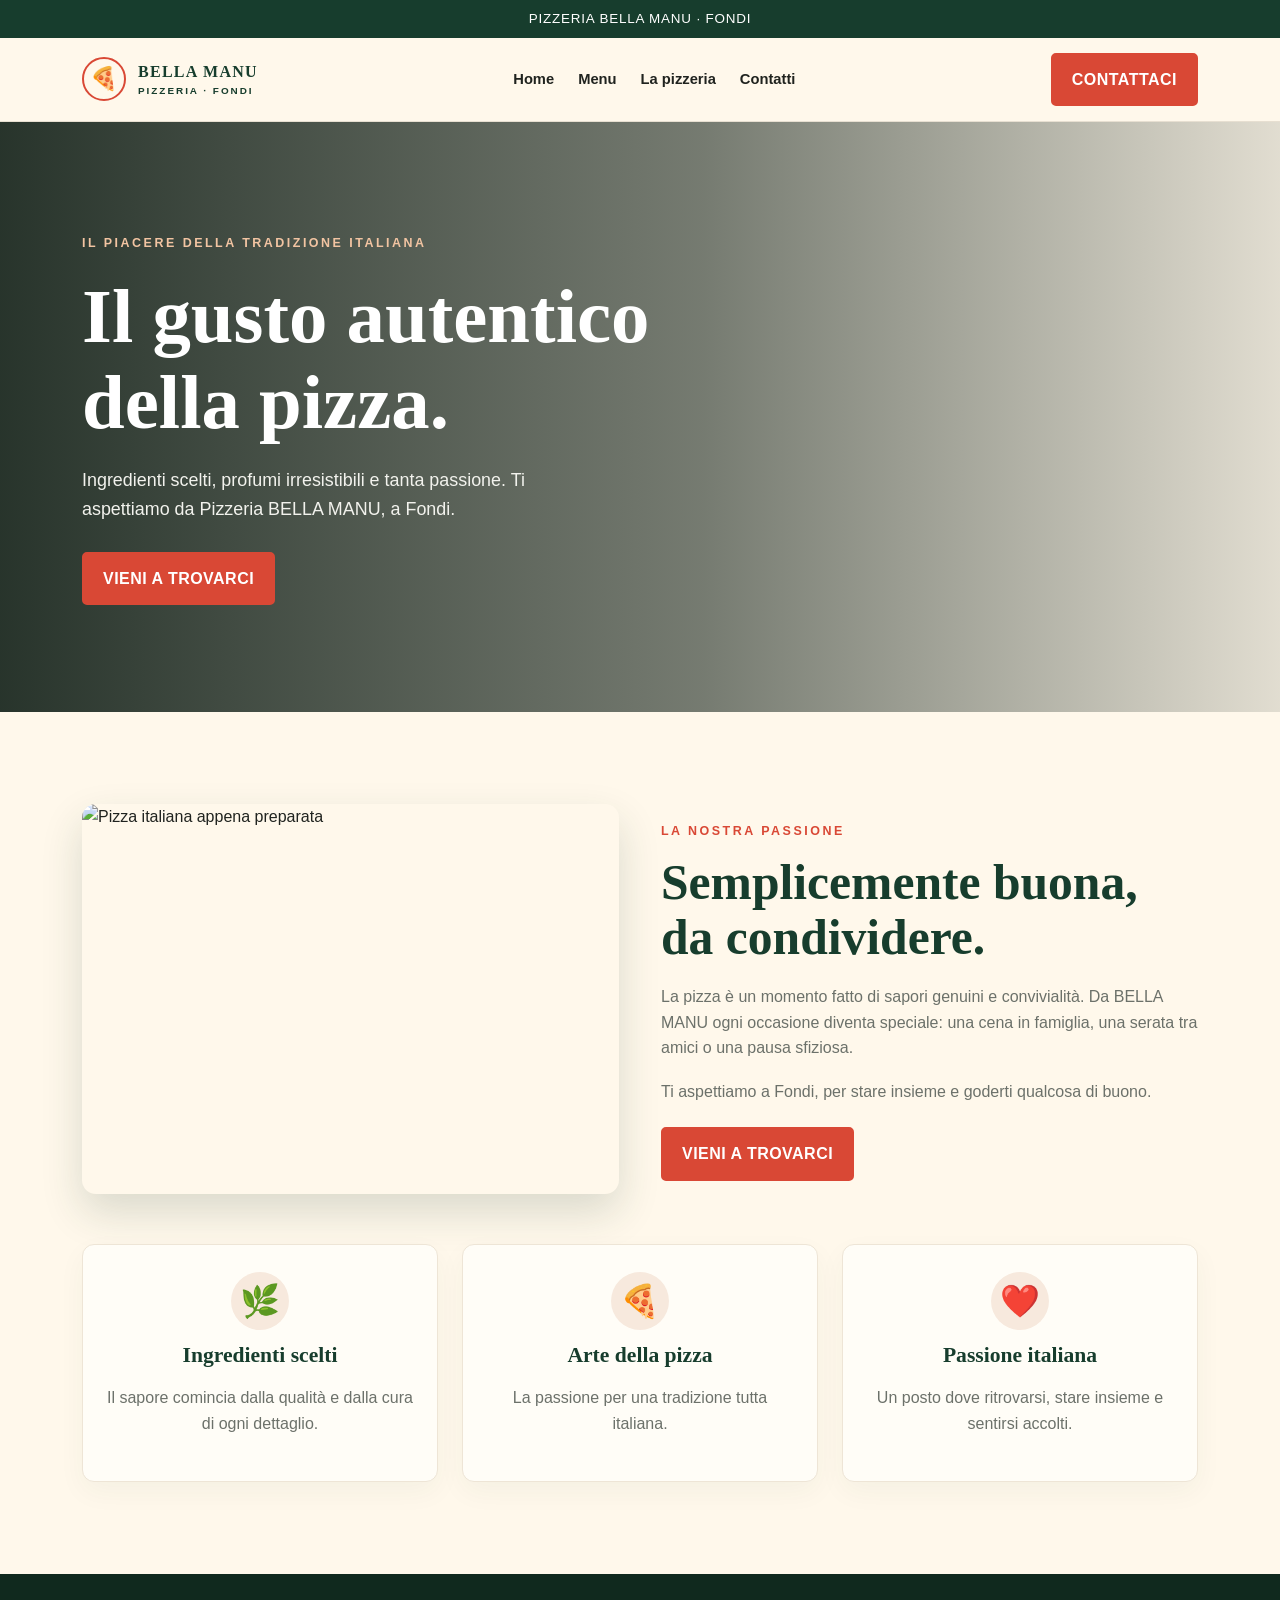
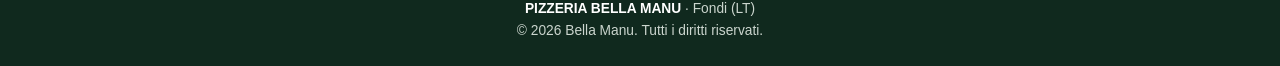
==== commit 87bde7e6: "Aggiornamento sito" ====
--- a/index.html
+++ b/index.html
@@ -8,148 +8,71 @@
     <meta name="theme-color" content="#173d2d">
     <title>Pizzeria BELLA MANU | Fondi</title>
     <link rel="stylesheet" href="style.css">
-    <link rel="stylesheet" href="https://cdnjs.cloudflare.com/ajax/libs/font-awesome/4.7.0/css/font-awesome.min.css">
-    <script>
-        function myFunction() {
-            var x = document.getElementById("myLinks");
-            if (x.style.display === "block") {
-                x.style.display = "none";
-            } else {
-                x.style.display = "block";
-            }
-        }
-    </script>
 </head>
 
-<body>
+<body class="home-page">
     <div class="topbar">PIZZERIA BELLA MANU · FONDI</div>
     <header>
         <nav class="nav" aria-label="Navigazione principale">
             <a class="brand" href="#home"><span class="mark">🍕</span><span class="brandname">BELLA MANU<small>PIZZERIA
                         · FONDI</small></span></a>
-            <div class="links"><a href="#home">Home</a>
-                <div class="topnav">
-
-                    <div id="myLinks">
-                        <a href="#news">News</a>
-                        <a href="#contact">Contact</a>
-                        <a href="#about">About</a>
+            <div class="links">
+                <a href="#home">Home</a>
+                <div class="menu-dropdown">
+                    <span class="menu-dropdown-label" tabindex="0">Menu</span>
+                    <div class="menu-dropdown-links">
+                        <a href="menu/menupizze.html">Pizze</a>
+                        <a href="menu/menubibite.html">Bibite</a>
+                        <a href="menu/menudolci.html">Dolci</a>
                     </div>
-
-                    <a href="javascript:void(0);" class="icon" onclick="myFunction()">
-                        <i class="fa fa-bars"></i>
-                    </a>
                 </div>
-                <!-- -->
-                <a href="#pizzeria">La pizzeria</a><a href="#contatti">Contatti</a>
+                <a href="#pizzeria">La pizzeria</a>
+                <a href="contatti.html">Contatti</a>
             </div>
-            <a class="btn" href="#contatti">CONTATTACI</a>
+            <a class="btn" href="contatti.html">CONTATTACI</a>
         </nav>
     </header>
     <main>
         <section class="hero" id="home">
-            <div class="hero-inner"><span class="eyebrow">Il piacere della tradizione italiana</span>
+            <div class="hero-inner">
+                <span class="eyebrow">Il piacere della tradizione italiana</span>
                 <h1>Il gusto autentico della pizza.</h1>
                 <p>Ingredienti scelti, profumi irresistibili e tanta passione. Ti aspettiamo da Pizzeria BELLA MANU, a
-                    Fondi.</p><a class="btn" href="#menu">SCOPRI IL MENU</a>
+                    Fondi.</p>
+                <a class="btn" href="contatti.html">VIENI A TROVARCI</a>
             </div>
         </section>
-        <section class="section">
-            <div class="heading"><span class="eyebrow">La nostra passione</span>
-                <h2>Semplicemente buona.</h2>
-                <p>La pizza è un momento da condividere, fatto di sapori genuini e convivialità.</p>
+        <section class="section about" id="pizzeria">
+            <img src="https://images.unsplash.com/photo-1513104890138-7c749659a591?auto=format&fit=crop&w=1200&q=85"
+                alt="Pizza italiana appena preparata" loading="lazy">
+            <div class="about-copy">
+                <span class="eyebrow">La nostra passione</span>
+                <h2>Semplicemente buona, da condividere.</h2>
+                <p>La pizza è un momento fatto di sapori genuini e convivialità. Da BELLA MANU ogni occasione diventa
+                    speciale: una cena in famiglia, una serata tra amici o una pausa sfiziosa.</p>
+                <p>Ti aspettiamo a Fondi, per stare insieme e goderti qualcosa di buono.</p>
+                <a class="btn" href="contatti.html">VIENI A TROVARCI</a>
             </div>
-            <div class="features">
+            <div class="features about-features">
                 <article class="feature">
                     <div class="icon">🌿</div>
                     <h3>Ingredienti scelti</h3>
-                    <p>Il sapore comincia dalla qualità degli ingredienti e dalla cura di ogni dettaglio.</p>
+                    <p>Il sapore comincia dalla qualità e dalla cura di ogni dettaglio.</p>
                 </article>
                 <article class="feature">
                     <div class="icon">🍕</div>
                     <h3>Arte della pizza</h3>
-                    <p>Ogni pizza nasce dalla passione per una tradizione tutta italiana.</p>
+                    <p>La passione per una tradizione tutta italiana.</p>
                 </article>
                 <article class="feature">
                     <div class="icon">❤️</div>
                     <h3>Passione italiana</h3>
-                    <p>Un posto dove ritrovarsi, stare insieme e godersi qualcosa di buono.</p>
+                    <p>Un posto dove ritrovarsi, stare insieme e sentirsi accolti.</p>
                 </article>
             </div>
         </section>
-        <section class="menu-section" id="menu">
-            <div class="section">
-                <div class="heading"><span class="eyebrow">Una bontà da scoprire</span>
-                    <h2>Il nostro menu</h2>
-                    <p>Personalizza queste proposte con le pizze e i prezzi reali della pizzeria.</p>
-                </div>
-                <div class="menu-grid">
-                    <article class="menu-card"><img
-                            src="https://images.unsplash.com/photo-1579751626657-72bc17010498?auto=format&fit=crop&w=900&q=80"
-                            alt="Pizza con basilico" loading="lazy">
-                        <div>
-                            <h3>La Margherita</h3>
-                            <p>Pomodoro, mozzarella, basilico e un filo d'olio.</p>
-                        </div>
-                    </article>
-                    <article class="menu-card"><img
-                            src="https://images.unsplash.com/photo-1571407970349-bc81e7e96d47?auto=format&fit=crop&w=900&q=80"
-                            alt="Pizza appena sfornata" loading="lazy">
-                        <div>
-                            <h3>La Classica</h3>
-                            <p>Una combinazione di sapori tradizionali, perfetta per ogni occasione.</p>
-                        </div>
-                    </article>
-                    <article class="menu-card"><img
-                            src="https://images.unsplash.com/photo-1593560708920-61dd98c46a4e?auto=format&fit=crop&w=900&q=80"
-                            alt="Pizza artigianale" loading="lazy">
-                        <div>
-                            <h3>La Speciale</h3>
-                            <p>Scopri le specialità della casa e gli ingredienti di stagione.</p>
-                        </div>
-                    </article>
-                </div>
-                <p class="note">Le pizze e le descrizioni sono esempi: sostituiscile con il menu effettivo.</p>
-            </div>
-        </section>
-        <section class="section about" id="pizzeria"><img
-                src="https://images.unsplash.com/photo-1513104890138-7c749659a591?auto=format&fit=crop&w=1200&q=85"
-                alt="Pizza italiana appena preparata" loading="lazy">
-            <div><span class="eyebrow">Benvenuti da noi</span>
-                <h2>Una pizza, mille momenti da condividere.</h2>
-                <p>Una serata in famiglia, una cena tra amici o una pausa sfiziosa: BELLA MANU vuole essere il posto
-                    giusto per gustare la pizza e stare in buona compagnia.</p>
-                <p>Vieni a trovarci a Fondi: saremo felici di accoglierti!</p><a class="btn" href="#contatti">INFO E
-                    CONTATTI</a>
-            </div>
-        </section>
-        <section class="contact-section" id="contatti">
-            <div class="section">
-                <div class="heading"><span class="eyebrow">Ti aspettiamo</span>
-                    <h2>Vieni a trovarci</h2>
-                    <p>Completa i dati di contatto prima di pubblicare il sito.</p>
-                </div>
-                <div class="contact-grid">
-                    <article class="contact-card">
-                        <div class="icon">📍</div>
-                        <h3>Dove siamo</h3>
-                        <p>Fondi (LT)<br>Inserisci l'indirizzo completo</p>
-                    </article>
-                    <article class="contact-card">
-                        <div class="icon">📞</div>
-                        <h3>Chiamaci</h3>
-                        <p>Inserisci il numero della pizzeria</p>
-                    </article>
-                    <article class="contact-card">
-                        <div class="icon">🕒</div>
-                        <h3>Orari</h3>
-                        <p>Inserisci giorni e orari di apertura</p>
-                    </article>
-                </div>
-            </div>
-        </section>
     </main>
-    <a class="btn mobile-cta" href="#contatti">CONTATTI E PRENOTAZIONI</a>
+    <a class="btn mobile-cta" href="contatti.html">CONTATTI E PRENOTAZIONI</a>
     <footer><strong>PIZZERIA BELLA MANU</strong> · Fondi (LT)<br>© <span id="year"></span> Bella Manu. Tutti i diritti
         riservati.</footer>
     <script>document.getElementById('year').textContent = new Date().getFullYear();</script>
--- a/style.css
+++ b/style.css
@@ -117,7 +117,9 @@
     display: flex;
     align-items: center;
     color: white;
-    background: linear-gradient(90deg, rgba(10, 25, 17, .88), rgba(10, 25, 17, .56) 55%, rgba(10, 25, 17, .12)), url('https://images.unsplash.com/photo-1513104890138-7c749659a591?auto=format&fit=crop&w=1900&q=85') center/cover
+    background:
+        linear-gradient(90deg, rgba(10, 25, 17, .88), rgba(10, 25, 17, .56) 55%, rgba(10, 25, 17, .12)),
+        url('https://images.unsplash.com/photo-1513104890138-7c749659a591?auto=format&fit=crop&w=1900&q=85') center/cover
 }
 
 .hero-inner {
@@ -164,7 +166,7 @@
 .heading {
     text-align: center;
     max-width: 700px;
-    margin: 0 auto 38px
+    margin: 0 auto 42px
 }
 
 .heading .eyebrow,
@@ -190,22 +192,37 @@
 .contact-grid {
     display: grid;
     grid-template-columns: repeat(3, 1fr);
-    gap: 22px
+    gap: 24px
 }
 
 .feature {
-    padding: 28px;
+    padding: 32px 26px;
     background: #fffdf7;
     border: 1px solid #eee5d6;
-    border-radius: 9px;
-    text-align: center
+    border-radius: 12px;
+    text-align: center;
+    box-shadow: 0 10px 28px rgba(23, 61, 45, .045);
+    transition: transform .2s ease, box-shadow .2s ease
+}
+
+.feature:hover {
+    transform: translateY(-4px);
+    box-shadow: 0 16px 34px rgba(23, 61, 45, .1)
 }
 
 .icon {
+    display: grid;
+    width: 58px;
+    height: 58px;
+    margin: 0 auto;
+    place-items: center;
+    border-radius: 50%;
+    background: #f7e9dd;
     font-size: 2rem
 }
 
 .feature h3,
+.contact-card h2,
 .contact-card h3 {
     color: var(--green);
     font-size: 1.35rem;
@@ -217,24 +234,39 @@
 }
 
 .menu-section {
-    background: #f1e9da
+    background:
+        radial-gradient(ellipse at 12% 5%, rgba(217, 72, 53, .07), transparent 28rem),
+        #f1e9da
 }
 
 .menu-card {
     background: var(--cream);
-    border-radius: 9px;
-    overflow: hidden
+    border: 1px solid rgba(23, 61, 45, .08);
+    border-radius: 12px;
+    overflow: hidden;
+    box-shadow: 0 12px 30px rgba(23, 61, 45, .08);
+    transition: transform .2s ease, box-shadow .2s ease
+}
+
+.menu-card:hover {
+    transform: translateY(-5px);
+    box-shadow: 0 18px 38px rgba(23, 61, 45, .14)
 }
 
 .menu-card img {
     width: 100%;
     height: 210px;
     object-fit: cover;
-    display: block
+    display: block;
+    transition: transform .35s ease
+}
+
+.menu-card:hover img {
+    transform: scale(1.04)
 }
 
 .menu-card div {
-    padding: 21px
+    padding: 23px
 }
 
 .menu-card h3 {
@@ -259,47 +291,191 @@
     display: grid;
     grid-template-columns: 1fr 1fr;
     align-items: center;
-    gap: 46px
+    gap: 42px
+}
+
+.about-copy {
+    padding: 12px 0
+}
+
+.about-copy h2 {
+    max-width: 520px
+}
+
+.about-features {
+    grid-column: 1 / -1;
+    margin-top: 8px
+}
+
+.about-features .feature {
+    padding: 27px 22px
 }
 
 .about img {
     width: 100%;
     height: 390px;
     object-fit: cover;
-    border-radius: 10px
+    border-radius: 14px;
+    box-shadow: 0 18px 42px rgba(23, 61, 45, .16)
 }
 
 .about p {
     margin: 18px 0
 }
 
-.contact-section {
+.about .btn {
+    margin-top: 5px
+}
+
+.home-page .about {
+    padding-top: 92px;
+    padding-bottom: 92px
+}
+
+a:focus-visible,
+.menu-dropdown-label:focus-visible {
+    outline: 3px solid var(--red);
+    outline-offset: 4px
+}
+
+.contact-page {
+    overflow: hidden;
+    background:
+        radial-gradient(ellipse at 90% 8%, rgba(217, 72, 53, .09), transparent 28rem),
+        var(--cream)
+}
+
+.contact-page-inner {
+    max-width: 1160px;
+    margin: auto;
+    padding: 86px 22px 94px
+}
+
+.contact-intro {
+    max-width: 680px;
+    margin: 0 auto 48px;
+    text-align: center
+}
+
+.contact-kicker,
+.contact-card-label {
+    color: var(--red);
+    font-size: .74rem;
+    font-weight: bold;
+    letter-spacing: .16em
+}
+
+.contact-intro h1 {
+    max-width: none;
+    margin: 16px 0;
+    color: var(--green);
+    font-size: clamp(2.8rem, 7vw, 5rem)
+}
+
+.contact-intro p {
+    max-width: 520px;
+    margin: 0 auto;
+    color: var(--muted);
+    font-size: 1.05rem
+}
+
+.contact-location {
+    display: inline-flex;
+    align-items: center;
+    gap: 8px;
+    margin-top: 23px;
+    padding: 8px 15px;
+    border: 1px solid #e7dfd1;
+    border-radius: 999px;
+    background: #fffdf7;
+    color: var(--green);
+    font-size: .9rem;
+    font-weight: bold
+}
+
+.contact-grid {
+    gap: 20px
+}
+
+.contact-card {
+    min-height: 255px;
+    padding: 28px;
+    border: 1px solid #eee5d6;
+    border-radius: 12px;
+    background: #fffdf7;
+    box-shadow: 0 12px 32px rgba(23, 61, 45, .06);
+    text-align: left;
+    transition: transform .2s ease, box-shadow .2s ease
+}
+
+.contact-card:hover {
+    transform: translateY(-4px);
+    box-shadow: 0 18px 38px rgba(23, 61, 45, .11)
+}
+
+.contact-icon {
+    display: grid;
+    width: 48px;
+    height: 48px;
+    margin-bottom: 21px;
+    place-items: center;
+    border-radius: 50%;
+    background: #f7e9dd;
+    font-size: 1.4rem
+}
+
+.contact-card-label {
+    font-size: .65rem
+}
+
+.contact-card h2 {
+    margin: 7px 0 10px;
+    color: var(--green);
+    font-size: 1.55rem
+}
+
+.contact-card p {
+    margin: 0;
+    color: var(--ink);
+    font-weight: bold
+}
+
+.contact-card p span {
+    color: var(--muted);
+    font-size: .9rem;
+    font-weight: normal
+}
+
+.contact-invitation {
+    display: flex;
+    align-items: center;
+    justify-content: space-between;
+    gap: 28px;
+    max-width: 1116px;
+    margin: 0 auto 78px;
+    padding: 34px 42px;
+    border-radius: 12px;
     background: var(--green);
-    color: #fff
-}
-
-.contact-section h2 {
     color: white
 }
 
-.contact-section .heading p {
+.contact-invitation .contact-kicker {
+    color: #f2c4a2
+}
+
+.contact-invitation h2 {
+    margin: 8px 0;
+    color: white;
+    font-size: clamp(1.8rem, 4vw, 2.4rem)
+}
+
+.contact-invitation p {
+    margin: 0;
     color: #d8e0d9
 }
 
-.contact-card {
-    border: 1px solid #ffffff35;
-    border-radius: 8px;
-    padding: 25px;
-    text-align: center
-}
-
-.contact-card h3 {
-    color: white
-}
-
-.contact-card p {
-    color: #d8e0d9;
-    margin: 0
+.contact-invitation .btn {
+    flex: 0 0 auto
 }
 
 footer {
@@ -318,6 +494,51 @@
     display: none
 }
 
+.menu-dropdown {
+    position: relative
+}
+
+.menu-dropdown-label {
+    cursor: pointer;
+    display: inline-block
+}
+
+.menu-dropdown-links {
+    display: none;
+    flex-direction: column;
+    position: absolute;
+    top: 100%;
+    right: 0;
+    background: #fff;
+    border: 1px solid #eee5d6;
+    border-radius: 10px;
+    box-shadow: 0 14px 28px rgba(23, 61, 45, .14);
+    padding: 10px;
+    min-width: 170px;
+    z-index: 25
+}
+
+.menu-dropdown:hover .menu-dropdown-links,
+.menu-dropdown:focus-within .menu-dropdown-links {
+    display: flex
+}
+
+.menu-dropdown-links a {
+    padding: 10px 12px;
+    border-radius: 6px
+}
+
+.menu-dropdown-links a:hover,
+.menu-dropdown-links a:focus-visible {
+    background: #f5efe6;
+    color: var(--green)
+}
+
+.menu-dropdown-label:hover,
+.menu-dropdown-label:focus-visible {
+    color: var(--red)
+}
+
 @media(max-width:800px) {
     .nav {
         flex-wrap: wrap
@@ -347,6 +568,21 @@
         grid-template-columns: 1fr
     }
 
+    .contact-page-inner {
+        padding: 58px 20px
+    }
+
+    .contact-card {
+        min-height: auto
+    }
+
+    .contact-invitation {
+        margin: 0 20px 58px;
+        padding: 28px;
+        flex-direction: column;
+        align-items: flex-start
+    }
+
     .about {
         grid-template-columns: 1fr;
         gap: 25px
@@ -359,10 +595,12 @@
     .section {
         padding: 58px 20px
     }
-}
-#myLinks {
-    display: none;
-  }
+
+    .home-page .about {
+        padding-top: 62px;
+        padding-bottom: 62px
+    }
+}
 
 @media(max-width:480px) {
     .brandname {
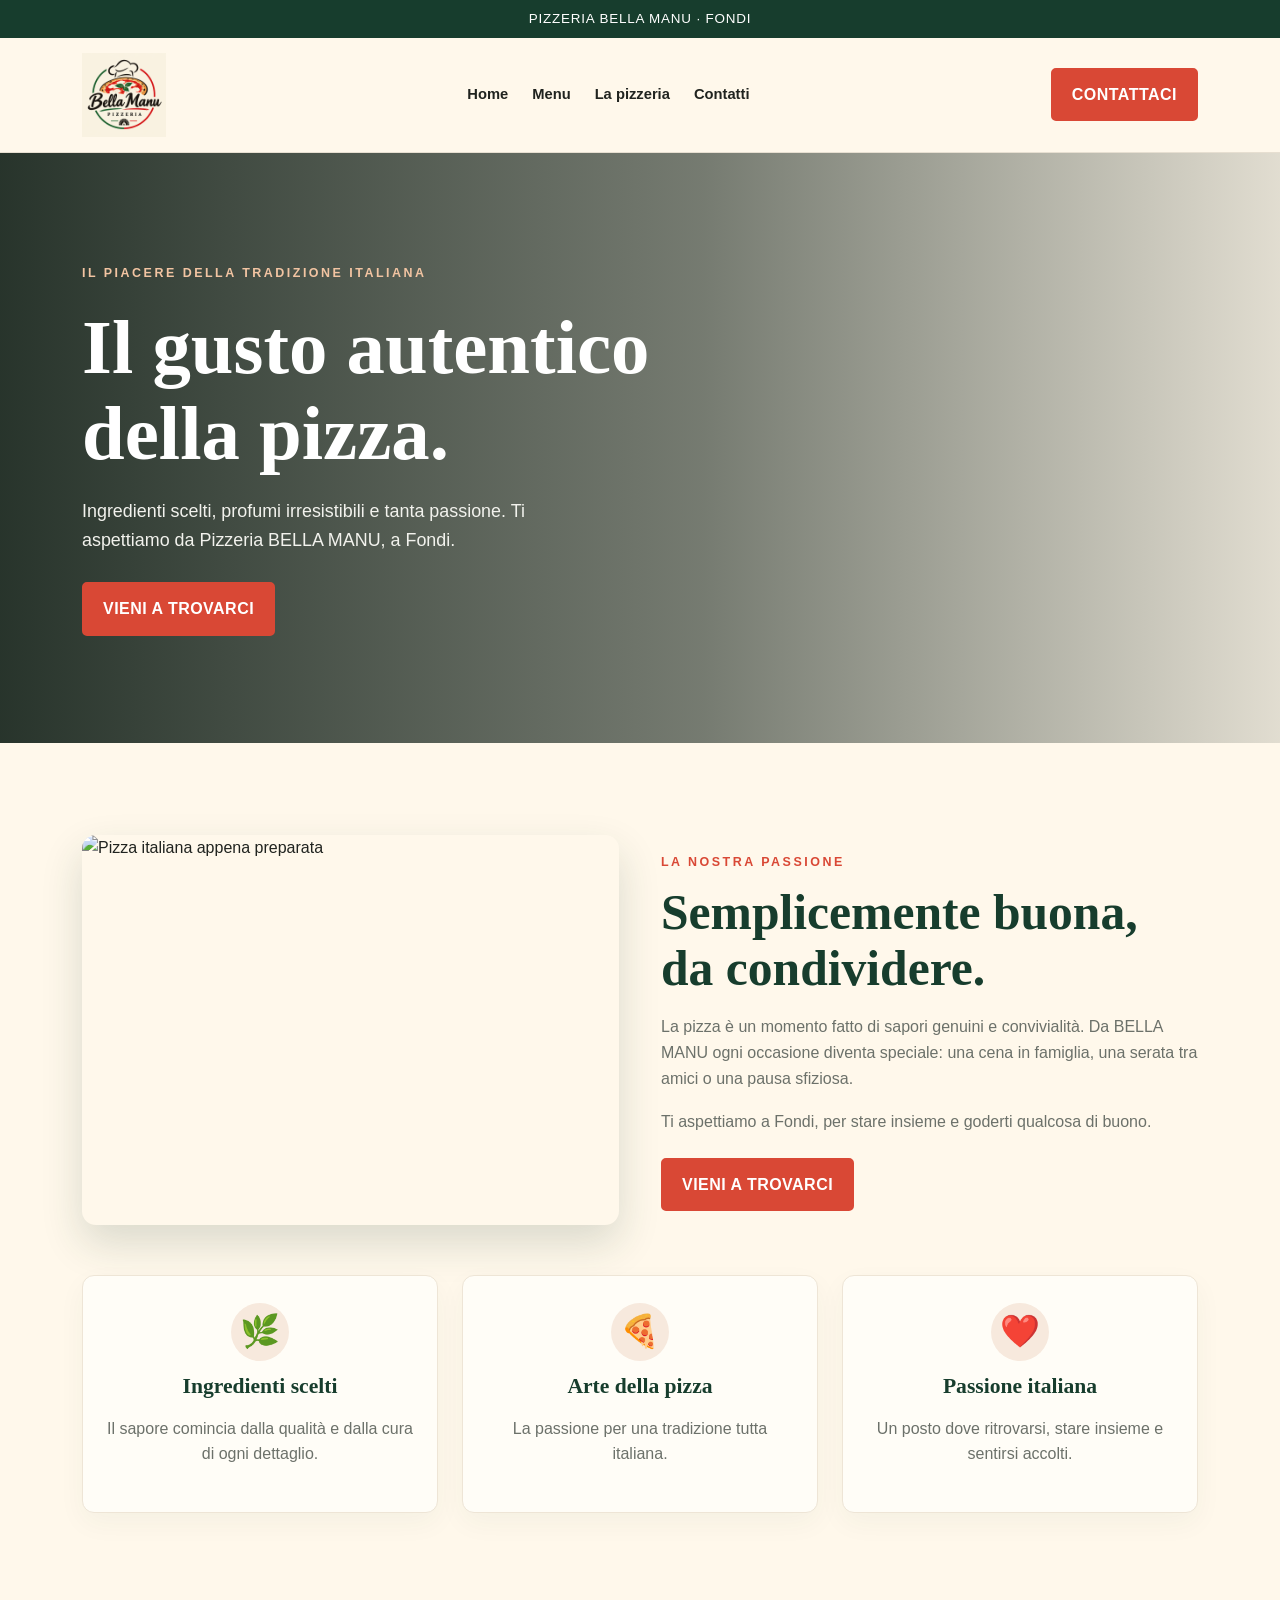
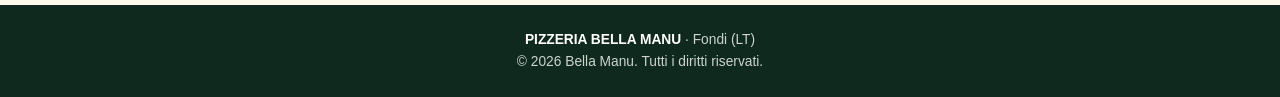
==== commit 29b56a9c: "Aggiorna sito e menu bibite Co-authored-by: Copilot <223556219+Copilot@users.noreply.github.com>" ====
--- a/index.html
+++ b/index.html
@@ -7,6 +7,7 @@
     <meta name="description" content="Pizzeria BELLA MANU a Fondi: pizza e passione italiana.">
     <meta name="theme-color" content="#173d2d">
     <title>Pizzeria BELLA MANU | Fondi</title>
+    <link rel="icon" type="image/png" href="assets/logo-bella-manu.png">
     <link rel="stylesheet" href="style.css">
 </head>
 
@@ -14,8 +15,8 @@
     <div class="topbar">PIZZERIA BELLA MANU · FONDI</div>
     <header>
         <nav class="nav" aria-label="Navigazione principale">
-            <a class="brand" href="#home"><span class="mark">🍕</span><span class="brandname">BELLA MANU<small>PIZZERIA
-                        · FONDI</small></span></a>
+            <a class="brand" href="#home" aria-label="Pizzeria Bella Manu, vai alla home"><img class="brand-logo"
+                    src="assets/logo-bella-manu.png" alt="Pizzeria Bella Manu"></a>
             <div class="links">
                 <a href="#home">Home</a>
                 <div class="menu-dropdown">
--- a/style.css
+++ b/style.css
@@ -57,8 +57,14 @@
 .brand {
     display: flex;
     align-items: center;
-    gap: 12px;
     color: var(--green)
+}
+
+.brand-logo {
+    display: block;
+    width: 84px;
+    height: 84px;
+    object-fit: contain
 }
 
 .mark {
@@ -122,6 +128,17 @@
         url('https://images.unsplash.com/photo-1513104890138-7c749659a591?auto=format&fit=crop&w=1900&q=85') center/cover
 }
 
+.drinks-hero {
+    min-height: 470px;
+    background:
+        linear-gradient(90deg, rgba(13, 35, 25, .88), rgba(13, 35, 25, .56) 52%, rgba(13, 35, 25, .12)),
+        url('https://images.unsplash.com/photo-1551024709-8f23befc6f87?auto=format&fit=crop&w=1900&q=85') center 52%/cover
+}
+
+.drinks-page .menu-section {
+    background: #f4efe5
+}
+
 .hero-inner {
     max-width: 1160px;
     width: 100%;
@@ -280,11 +297,75 @@
     font-size: .94rem
 }
 
+.drinks-grid {
+    max-width: 1080px;
+    margin: 0 auto
+}
+
+.drink-panel {
+    overflow: hidden;
+    border: 1px solid #e8dfd1;
+    border-radius: 14px;
+    background: #fffdf8;
+    box-shadow: 0 10px 26px rgba(23, 61, 45, .07);
+    transition: transform .2s ease, box-shadow .2s ease
+}
+
+.drink-panel:hover {
+    transform: translateY(-4px);
+    box-shadow: 0 16px 34px rgba(23, 61, 45, .14)
+}
+
+.drinks-page .drink-panel .drink-image {
+    width: 100%;
+    height: 235px;
+    object-fit: cover
+}
+
+.drink-panel .card-body {
+    padding: 23px 24px 25px
+}
+
+.drink-tag {
+    display: inline-block;
+    margin-bottom: 9px;
+    color: #bd3928;
+    font-size: .68rem;
+    font-weight: bold;
+    letter-spacing: .13em;
+    text-transform: uppercase
+}
+
+.drink-panel .card-title {
+    margin: 0 0 9px;
+    color: var(--green);
+    font-size: 1.55rem
+}
+
+.drink-panel .card-text {
+    margin: 0;
+    color: var(--muted);
+    font-size: .94rem;
+    line-height: 1.65
+}
+
 .note {
     text-align: center;
     color: var(--muted);
     font-size: .88rem;
     margin-top: 24px
+}
+
+.image-credits {
+    margin: 8px 0 0;
+    color: var(--muted);
+    font-size: .72rem;
+    text-align: center
+}
+
+.image-credits a {
+    text-decoration: underline;
+    text-underline-offset: 2px
 }
 
 .about {
@@ -603,6 +684,11 @@
 }
 
 @media(max-width:480px) {
+    .brand-logo {
+        width: 68px;
+        height: 68px
+    }
+
     .brandname {
         font-size: .95rem
     }
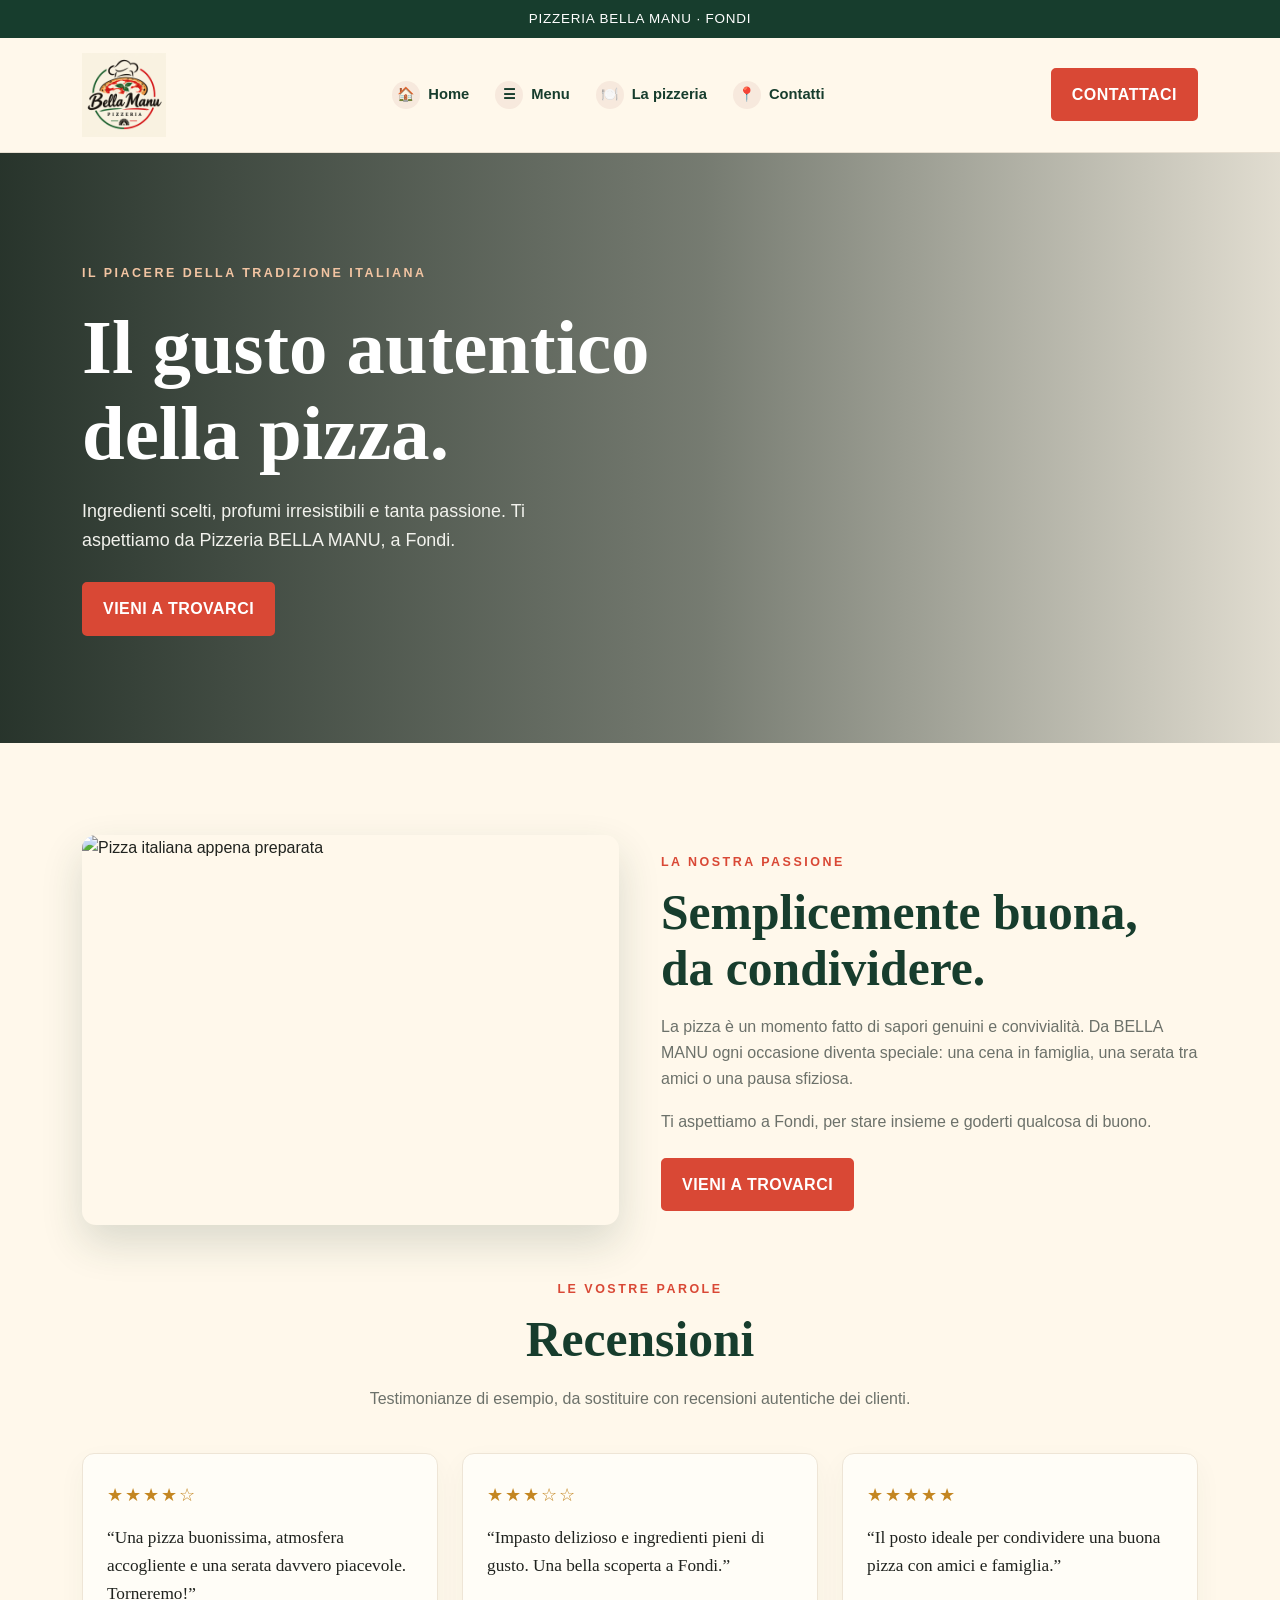
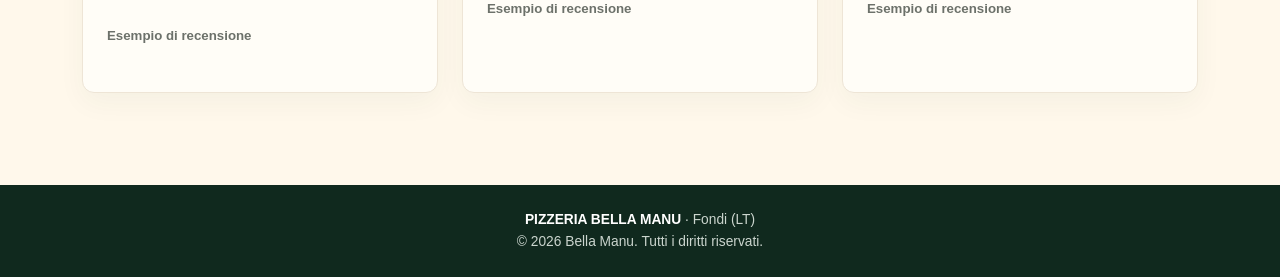
==== commit e37d1ee7: "Sito resposive per telefono" ====
--- a/index.html
+++ b/index.html
@@ -17,18 +17,25 @@
         <nav class="nav" aria-label="Navigazione principale">
             <a class="brand" href="#home" aria-label="Pizzeria Bella Manu, vai alla home"><img class="brand-logo"
                     src="assets/logo-bella-manu.png" alt="Pizzeria Bella Manu"></a>
-            <div class="links">
-                <a href="#home">Home</a>
+            <button class="nav-toggle" type="button" aria-label="Apri menu" aria-expanded="false"
+                aria-controls="home-navigation">
+                <span></span>
+                <span></span>
+                <span></span>
+            </button>
+            <div class="links" id="home-navigation">
+                <a href="#home"><span class="nav-icon" aria-hidden="true">🏠</span>Home</a>
                 <div class="menu-dropdown">
-                    <span class="menu-dropdown-label" tabindex="0">Menu</span>
-                    <div class="menu-dropdown-links">
-                        <a href="menu/menupizze.html">Pizze</a>
-                        <a href="menu/menubibite.html">Bibite</a>
-                        <a href="menu/menudolci.html">Dolci</a>
+                    <button class="menu-dropdown-label" type="button" aria-expanded="false"
+                        aria-controls="menu-sections"><span class="nav-icon" aria-hidden="true">☰</span>Menu</button>
+                    <div class="menu-dropdown-links" id="menu-sections">
+                        <a href="menu/menupizze.html"><span class="menu-icon" aria-hidden="true">🍕</span> Pizze</a>
+                        <a href="menu/menubibite.html"><span class="menu-icon" aria-hidden="true">🥤</span> Bibite</a>
+                        <a href="menu/menudolci.html"><span class="menu-icon" aria-hidden="true">🍪</span> Dolci</a>
                     </div>
                 </div>
-                <a href="#pizzeria">La pizzeria</a>
-                <a href="contatti.html">Contatti</a>
+                <a href="#pizzeria"><span class="nav-icon" aria-hidden="true">🍽️</span>La pizzeria</a>
+                <a href="contatti.html"><span class="nav-icon" aria-hidden="true">📍</span>Contatti</a>
             </div>
             <a class="btn" href="contatti.html">CONTATTACI</a>
         </nav>
@@ -54,21 +61,26 @@
                 <p>Ti aspettiamo a Fondi, per stare insieme e goderti qualcosa di buono.</p>
                 <a class="btn" href="contatti.html">VIENI A TROVARCI</a>
             </div>
-            <div class="features about-features">
-                <article class="feature">
-                    <div class="icon">🌿</div>
-                    <h3>Ingredienti scelti</h3>
-                    <p>Il sapore comincia dalla qualità e dalla cura di ogni dettaglio.</p>
+            <div class="reviews about-features">
+                <div class="reviews-heading">
+                    <span class="eyebrow">Le vostre parole</span>
+                    <h2>Recensioni</h2>
+                    <p>Testimonianze di esempio, da sostituire con recensioni autentiche dei clienti.</p>
+                </div>
+                <article class="review-card">
+                    <div class="review-stars" aria-label="4 stelle">★★★★☆</div>
+                    <blockquote>“Una pizza buonissima, atmosfera accogliente e una serata davvero piacevole. Torneremo!”</blockquote>
+                    <p class="review-author">Esempio di recensione</p>
                 </article>
-                <article class="feature">
-                    <div class="icon">🍕</div>
-                    <h3>Arte della pizza</h3>
-                    <p>La passione per una tradizione tutta italiana.</p>
+                <article class="review-card">
+                    <div class="review-stars" aria-label="3 stelle">★★★☆☆</div>
+                    <blockquote>“Impasto delizioso e ingredienti pieni di gusto. Una bella scoperta a Fondi.”</blockquote>
+                    <p class="review-author">Esempio di recensione</p>
                 </article>
-                <article class="feature">
-                    <div class="icon">❤️</div>
-                    <h3>Passione italiana</h3>
-                    <p>Un posto dove ritrovarsi, stare insieme e sentirsi accolti.</p>
+                <article class="review-card">
+                    <div class="review-stars" aria-label="5 stelle">★★★★★</div>
+                    <blockquote>“Il posto ideale per condividere una buona pizza con amici e famiglia.”</blockquote>
+                    <p class="review-author">Esempio di recensione</p>
                 </article>
             </div>
         </section>
@@ -76,7 +88,64 @@
     <a class="btn mobile-cta" href="contatti.html">CONTATTI E PRENOTAZIONI</a>
     <footer><strong>PIZZERIA BELLA MANU</strong> · Fondi (LT)<br>© <span id="year"></span> Bella Manu. Tutti i diritti
         riservati.</footer>
-    <script>document.getElementById('year').textContent = new Date().getFullYear();</script>
+    <script>
+        document.getElementById('year').textContent = new Date().getFullYear();
+
+        const menuToggle = document.querySelector('.nav-toggle');
+        const navigation = document.getElementById('home-navigation');
+        const menuDropdown = document.querySelector('.menu-dropdown');
+        const menuDropdownToggle = document.querySelector('.menu-dropdown-label');
+
+        menuDropdownToggle.addEventListener('click', () => {
+            const isExpanded = menuDropdownToggle.getAttribute('aria-expanded') === 'true';
+            menuDropdownToggle.setAttribute('aria-expanded', String(!isExpanded));
+            menuDropdown.classList.toggle('open', !isExpanded);
+        });
+
+        menuToggle.addEventListener('click', () => {
+            const isExpanded = menuToggle.getAttribute('aria-expanded') === 'true';
+            menuToggle.setAttribute('aria-expanded', String(!isExpanded));
+            menuToggle.setAttribute('aria-label', isExpanded ? 'Apri menu' : 'Chiudi menu');
+            menuToggle.closest('.nav').classList.toggle('menu-open', !isExpanded);
+        });
+
+        navigation.addEventListener('click', (event) => {
+            if (event.target.closest('a')) {
+                menuToggle.setAttribute('aria-expanded', 'false');
+                menuToggle.setAttribute('aria-label', 'Apri menu');
+                menuToggle.closest('.nav').classList.remove('menu-open');
+                menuDropdownToggle.setAttribute('aria-expanded', 'false');
+                menuDropdown.classList.remove('open');
+            }
+        });
+
+        document.addEventListener('keydown', (event) => {
+            if (event.key !== 'Escape') {
+                return;
+            }
+
+            const navigationIsExpanded = menuToggle.getAttribute('aria-expanded') === 'true';
+            const dropdownIsExpanded = menuDropdownToggle.getAttribute('aria-expanded') === 'true';
+            menuDropdownToggle.setAttribute('aria-expanded', 'false');
+            menuDropdown.classList.remove('open');
+            menuToggle.setAttribute('aria-expanded', 'false');
+            menuToggle.setAttribute('aria-label', 'Apri menu');
+            menuToggle.closest('.nav').classList.remove('menu-open');
+
+            if (navigationIsExpanded) {
+                menuToggle.focus();
+            } else if (dropdownIsExpanded) {
+                menuDropdownToggle.focus();
+            }
+        });
+
+        document.addEventListener('click', (event) => {
+            if (!menuDropdown.contains(event.target)) {
+                menuDropdownToggle.setAttribute('aria-expanded', 'false');
+                menuDropdown.classList.remove('open');
+            }
+        });
+    </script>
 </body>
 
 </html>
--- a/style.css
+++ b/style.css
@@ -57,6 +57,7 @@
 .brand {
     display: flex;
     align-items: center;
+    gap: 12px;
     color: var(--green)
 }
 
@@ -96,6 +97,29 @@
     gap: 24px;
     font-size: .92rem;
     font-weight: bold
+}
+
+.nav-toggle {
+    display: none;
+    width: 44px;
+    height: 44px;
+    padding: 10px;
+    flex-direction: column;
+    justify-content: center;
+    gap: 5px;
+    background: transparent;
+    border: 1px solid #e7dfd1;
+    border-radius: 6px;
+    cursor: pointer;
+    transition: background .2s ease, border-color .2s ease, box-shadow .2s ease
+}
+
+.nav-toggle span {
+    display: block;
+    width: 100%;
+    height: 2px;
+    background: var(--green);
+    transition: opacity .2s ease, transform .2s ease
 }
 
 .links a:hover {
@@ -128,17 +152,6 @@
         url('https://images.unsplash.com/photo-1513104890138-7c749659a591?auto=format&fit=crop&w=1900&q=85') center/cover
 }
 
-.drinks-hero {
-    min-height: 470px;
-    background:
-        linear-gradient(90deg, rgba(13, 35, 25, .88), rgba(13, 35, 25, .56) 52%, rgba(13, 35, 25, .12)),
-        url('https://images.unsplash.com/photo-1551024709-8f23befc6f87?auto=format&fit=crop&w=1900&q=85') center 52%/cover
-}
-
-.drinks-page .menu-section {
-    background: #f4efe5
-}
-
 .hero-inner {
     max-width: 1160px;
     width: 100%;
@@ -297,58 +310,6 @@
     font-size: .94rem
 }
 
-.drinks-grid {
-    max-width: 1080px;
-    margin: 0 auto
-}
-
-.drink-panel {
-    overflow: hidden;
-    border: 1px solid #e8dfd1;
-    border-radius: 14px;
-    background: #fffdf8;
-    box-shadow: 0 10px 26px rgba(23, 61, 45, .07);
-    transition: transform .2s ease, box-shadow .2s ease
-}
-
-.drink-panel:hover {
-    transform: translateY(-4px);
-    box-shadow: 0 16px 34px rgba(23, 61, 45, .14)
-}
-
-.drinks-page .drink-panel .drink-image {
-    width: 100%;
-    height: 235px;
-    object-fit: cover
-}
-
-.drink-panel .card-body {
-    padding: 23px 24px 25px
-}
-
-.drink-tag {
-    display: inline-block;
-    margin-bottom: 9px;
-    color: #bd3928;
-    font-size: .68rem;
-    font-weight: bold;
-    letter-spacing: .13em;
-    text-transform: uppercase
-}
-
-.drink-panel .card-title {
-    margin: 0 0 9px;
-    color: var(--green);
-    font-size: 1.55rem
-}
-
-.drink-panel .card-text {
-    margin: 0;
-    color: var(--muted);
-    font-size: .94rem;
-    line-height: 1.65
-}
-
 .note {
     text-align: center;
     color: var(--muted);
@@ -356,18 +317,6 @@
     margin-top: 24px
 }
 
-.image-credits {
-    margin: 8px 0 0;
-    color: var(--muted);
-    font-size: .72rem;
-    text-align: center
-}
-
-.image-credits a {
-    text-decoration: underline;
-    text-underline-offset: 2px
-}
-
 .about {
     display: grid;
     grid-template-columns: 1fr 1fr;
@@ -388,8 +337,50 @@
     margin-top: 8px
 }
 
-.about-features .feature {
-    padding: 27px 22px
+.reviews {
+    display: grid;
+    grid-column: 1 / -1;
+    grid-template-columns: repeat(3, 1fr);
+    gap: 24px;
+    margin-top: 8px
+}
+
+.reviews-heading {
+    grid-column: 1 / -1;
+    text-align: center
+}
+
+.reviews-heading p {
+    margin: 0;
+    color: var(--muted)
+}
+
+.review-card {
+    padding: 27px 24px;
+    border: 1px solid #eee5d6;
+    border-radius: 12px;
+    background: #fffdf7;
+    box-shadow: 0 10px 28px rgba(23, 61, 45, .045)
+}
+
+.review-stars {
+    color: #c48621;
+    letter-spacing: .12em;
+    font-size: 1.1rem
+}
+
+.review-card blockquote {
+    margin: 15px 0;
+    color: var(--ink);
+    font-family: Georgia, 'Times New Roman', serif;
+    font-size: 1.08rem
+}
+
+.review-author {
+    margin: 0;
+    color: var(--muted);
+    font-size: .83rem;
+    font-weight: bold
 }
 
 .about img {
@@ -414,7 +405,8 @@
 }
 
 a:focus-visible,
-.menu-dropdown-label:focus-visible {
+.menu-dropdown-label:focus-visible,
+.nav-toggle:focus-visible {
     outline: 3px solid var(--red);
     outline-offset: 4px
 }
@@ -580,8 +572,29 @@
 }
 
 .menu-dropdown-label {
+    padding: 0;
+    border: 0;
+    background: transparent;
+    color: inherit;
+    font: inherit;
     cursor: pointer;
-    display: inline-block
+    display: inline-flex;
+    align-items: center;
+    gap: 7px
+}
+
+.menu-dropdown-label::after {
+    content: "";
+    width: 8px;
+    height: 8px;
+    border-right: 2px solid var(--red);
+    border-bottom: 2px solid var(--red);
+    transform: rotate(45deg) translateY(-2px);
+    transition: transform .2s ease
+}
+
+.menu-dropdown.open .menu-dropdown-label::after {
+    transform: rotate(225deg) translateY(-2px)
 }
 
 .menu-dropdown-links {
@@ -599,14 +612,29 @@
     z-index: 25
 }
 
-.menu-dropdown:hover .menu-dropdown-links,
-.menu-dropdown:focus-within .menu-dropdown-links {
+.menu-dropdown.open .menu-dropdown-links {
     display: flex
 }
 
 .menu-dropdown-links a {
     padding: 10px 12px;
     border-radius: 6px
+}
+
+.menu-icon {
+    display: none;
+    width: 26px;
+    height: 26px;
+    margin-left: 6px;
+    place-items: center;
+    border-radius: 50%;
+    background: #f7e9dd;
+    font-size: .9rem;
+    line-height: 1
+}
+
+.nav-icon {
+    display: none
 }
 
 .menu-dropdown-links a:hover,
@@ -620,9 +648,200 @@
     color: var(--red)
 }
 
+@media(min-width:801px) {
+    .nav .links {
+        align-items: center;
+        gap: 6px
+    }
+
+    .nav .links > a,
+    .nav .menu-dropdown-label {
+        display: inline-flex;
+        align-items: center;
+        gap: 8px;
+        min-height: 42px;
+        padding: 6px 10px;
+        border-radius: 8px;
+        color: var(--green);
+        transition: background .2s ease, color .2s ease, transform .2s ease
+    }
+
+    .nav .links > a:hover,
+    .nav .links > a:focus-visible,
+    .nav .menu-dropdown-label:hover,
+    .nav .menu-dropdown-label:focus-visible {
+        background: #f5efe6;
+        color: var(--red)
+    }
+
+    .nav .nav-icon,
+    .nav .menu-icon {
+        display: inline-grid;
+        width: 28px;
+        height: 28px;
+        flex: 0 0 28px;
+        margin: 0;
+        place-items: center;
+        border-radius: 50%;
+        background: #f7e9dd;
+        font-size: .88rem;
+        line-height: 1
+    }
+
+    .nav .menu-dropdown-label::after {
+        display: none
+    }
+
+    .nav .menu-dropdown:hover .menu-dropdown-links,
+    .nav .menu-dropdown:focus-within .menu-dropdown-links {
+        display: flex
+    }
+
+    .nav .menu-dropdown-links {
+        gap: 4px;
+        padding: 8px;
+        border-radius: 12px
+    }
+
+    .nav .menu-dropdown-links a {
+        display: flex;
+        align-items: center;
+        gap: 10px;
+        padding: 8px 10px;
+        color: var(--green);
+        transition: background .2s ease, color .2s ease, transform .2s ease
+    }
+
+    .nav .menu-dropdown-links .menu-icon {
+        order: -1
+    }
+
+    .nav .menu-dropdown-links a:hover,
+    .nav .menu-dropdown-links a:focus-visible {
+        transform: translateX(2px);
+        background: #f5efe6;
+        color: var(--red)
+    }
+}
+
 @media(max-width:800px) {
     .nav {
         flex-wrap: wrap
+    }
+
+    .nav-toggle {
+        display: flex
+    }
+
+    .nav .links {
+        display: none;
+        order: 3;
+        width: 100%;
+        flex-direction: column;
+        gap: 5px;
+        margin-top: 10px;
+        padding: 10px;
+        border: 1px solid #eee5d6;
+        border-radius: 12px;
+        background: #fffdf7;
+        box-shadow: 0 10px 24px rgba(23, 61, 45, .08)
+    }
+
+    .nav.menu-open .links {
+        display: flex
+    }
+
+    .nav .links > a,
+    .nav .menu-dropdown-label {
+        display: flex;
+        align-items: center;
+        gap: 10px;
+        min-height: 44px;
+        padding: 9px 10px;
+        border-radius: 8px;
+        background: #fff;
+        color: var(--green);
+        transition: background .2s ease, color .2s ease, transform .2s ease
+    }
+
+    .nav .links > a:hover,
+    .nav .links > a:focus-visible {
+        transform: translateX(2px);
+        background: #f5efe6;
+        color: var(--red)
+    }
+
+    .nav .nav-icon,
+    .nav .menu-icon {
+        display: inline-grid;
+        width: 30px;
+        height: 30px;
+        flex: 0 0 30px;
+        margin: 0;
+        place-items: center;
+        border-radius: 50%;
+        background: #f7e9dd;
+        font-size: .95rem;
+        line-height: 1
+    }
+
+    .nav .menu-dropdown-label {
+        width: 100%;
+        text-align: left
+    }
+
+    .nav .menu-dropdown-label::after {
+        margin-left: auto
+    }
+
+    .nav .menu-dropdown.open .menu-dropdown-label {
+        background: #f5efe6;
+        color: var(--red)
+    }
+
+    .nav .menu-dropdown.open .menu-dropdown-links {
+        display: flex;
+        position: static;
+        min-width: 0;
+        gap: 5px;
+        margin: 6px 0 8px 10px;
+        padding: 8px;
+        border: 1px solid #eee5d6;
+        border-left: 3px solid var(--red);
+        border-radius: 10px;
+        background: #fffdf7;
+        box-shadow: 0 8px 20px rgba(23, 61, 45, .08)
+    }
+
+    .nav .menu-dropdown-links a {
+        display: flex;
+        align-items: center;
+        gap: 10px;
+        padding: 9px 10px;
+        border-radius: 7px;
+        background: #fff;
+        color: var(--green);
+        transition: background .2s ease, transform .2s ease
+    }
+
+    .nav .menu-dropdown-links .menu-icon {
+        order: -1
+    }
+
+    .nav .menu-dropdown-links a:hover,
+    .nav .menu-dropdown-links a:focus-visible {
+        transform: translateX(2px);
+        background: #f5efe6;
+        color: var(--red)
+    }
+
+    .nav .menu-dropdown-links a:focus-visible {
+        outline: 2px solid var(--red);
+        outline-offset: 2px
+    }
+
+    .nav > .btn {
+        display: none
     }
 
     .links {
@@ -633,7 +852,7 @@
         flex-wrap: wrap
     }
 
-    .nav>.btn {
+    .nav > .btn {
         padding: 9px 12px;
         font-size: .82rem
     }
@@ -644,6 +863,7 @@
     }
 
     .features,
+    .reviews,
     .menu-grid,
     .contact-grid {
         grid-template-columns: 1fr
@@ -717,16 +937,14 @@
 
     .mobile-cta {
         display: block;
-        position: fixed;
-        bottom: 12px;
-        left: 12px;
-        right: 12px;
+        width: fit-content;
+        max-width: calc(100% - 24px);
+        margin: 12px auto;
         text-align: center;
-        z-index: 20;
         box-shadow: 0 10px 30px #0003
     }
 
     footer {
-        padding-bottom: 82px
+        padding-bottom: 24px
     }
 }
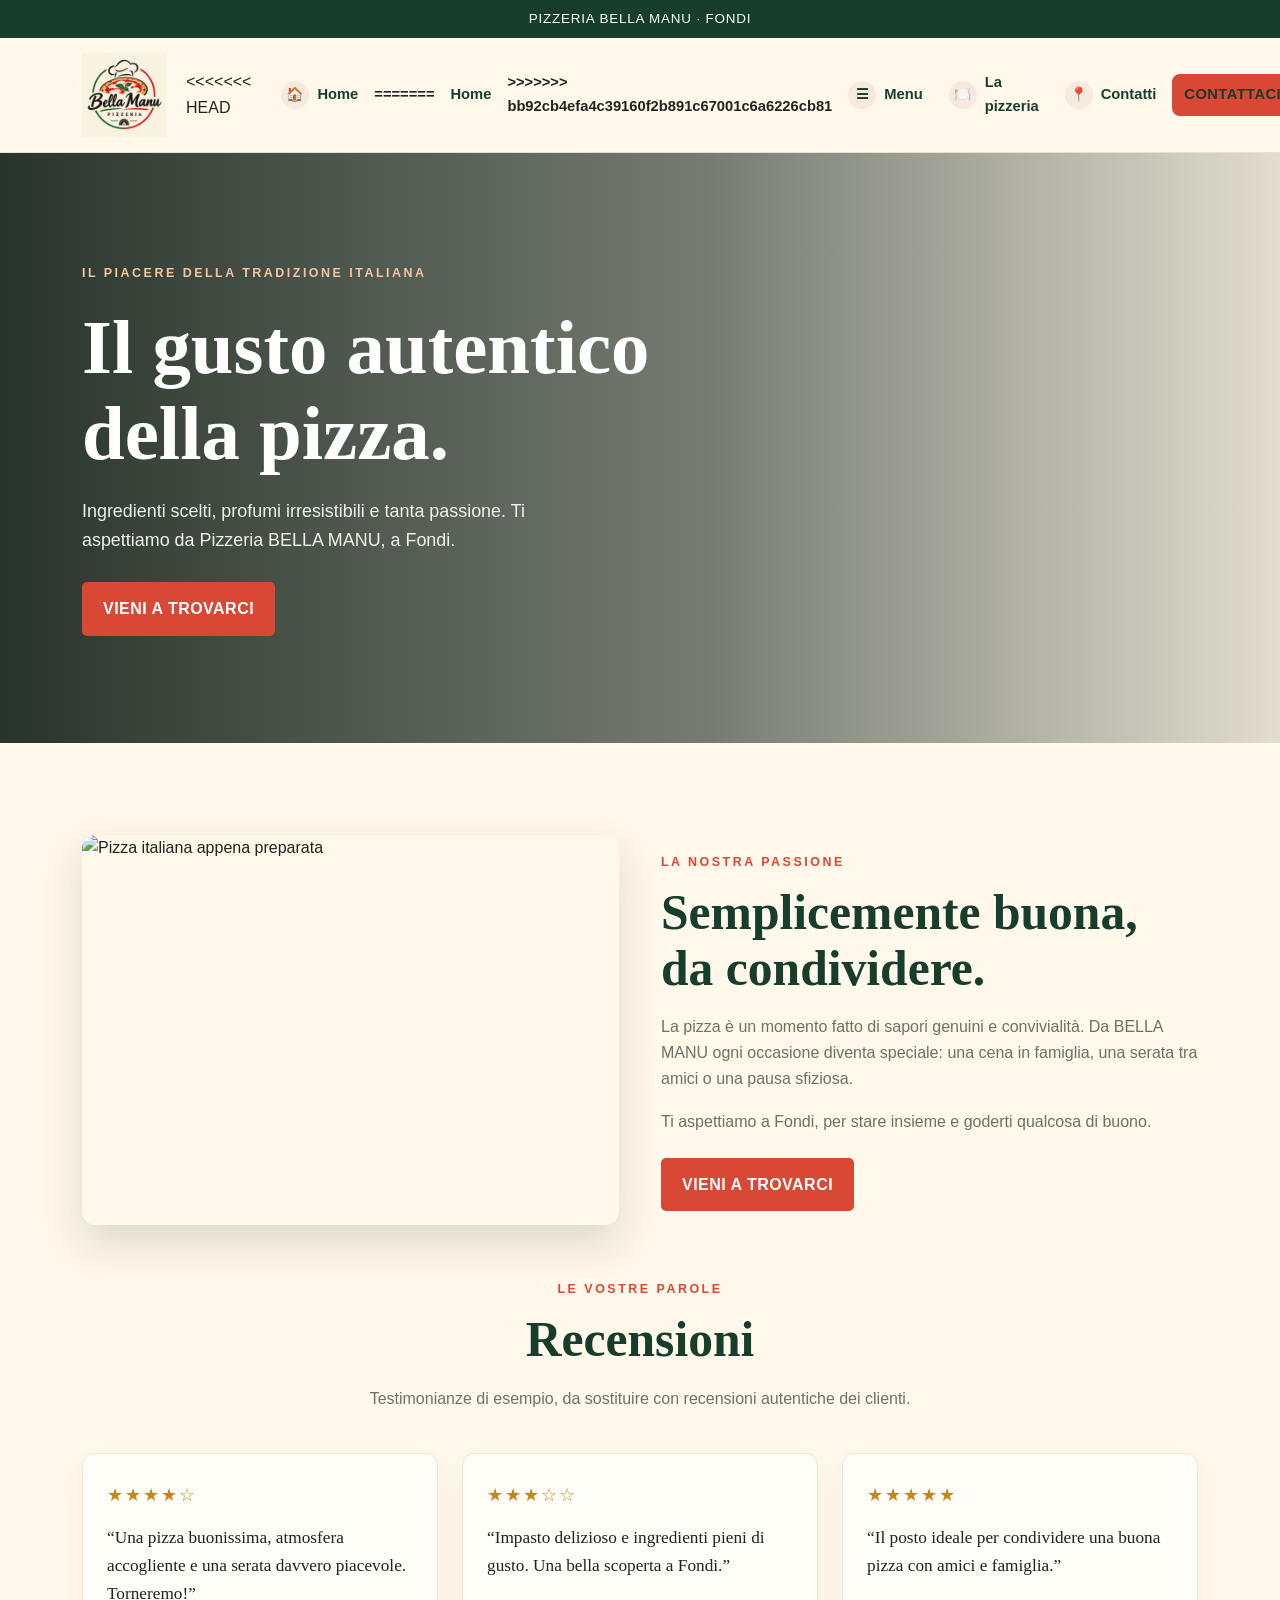
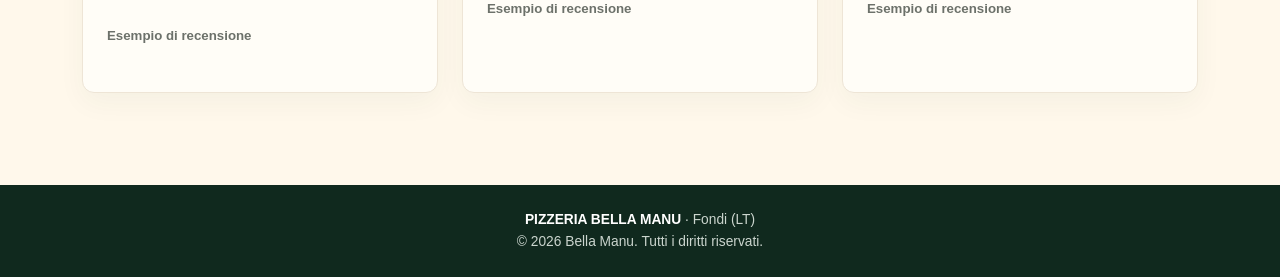
==== commit 63673215: "modifica file per il responsive" ====
--- a/index.html
+++ b/index.html
@@ -17,6 +17,7 @@
         <nav class="nav" aria-label="Navigazione principale">
             <a class="brand" href="#home" aria-label="Pizzeria Bella Manu, vai alla home"><img class="brand-logo"
                     src="assets/logo-bella-manu.png" alt="Pizzeria Bella Manu"></a>
+<<<<<<< HEAD
             <button class="nav-toggle" type="button" aria-label="Apri menu" aria-expanded="false"
                 aria-controls="home-navigation">
                 <span></span>
@@ -25,6 +26,10 @@
             </button>
             <div class="links" id="home-navigation">
                 <a href="#home"><span class="nav-icon" aria-hidden="true">🏠</span>Home</a>
+=======
+            <div class="links">
+                <a href="#home">Home</a>
+>>>>>>> bb92cb4efa4c39160f2b891c67001c6a6226cb81
                 <div class="menu-dropdown">
                     <button class="menu-dropdown-label" type="button" aria-expanded="false"
                         aria-controls="menu-sections"><span class="nav-icon" aria-hidden="true">☰</span>Menu</button>
--- a/style.css
+++ b/style.css
@@ -57,7 +57,6 @@
 .brand {
     display: flex;
     align-items: center;
-    gap: 12px;
     color: var(--green)
 }
 
@@ -152,6 +151,17 @@
         url('https://images.unsplash.com/photo-1513104890138-7c749659a591?auto=format&fit=crop&w=1900&q=85') center/cover
 }
 
+.drinks-hero {
+    min-height: 470px;
+    background:
+        linear-gradient(90deg, rgba(13, 35, 25, .88), rgba(13, 35, 25, .56) 52%, rgba(13, 35, 25, .12)),
+        url('https://images.unsplash.com/photo-1551024709-8f23befc6f87?auto=format&fit=crop&w=1900&q=85') center 52%/cover
+}
+
+.drinks-page .menu-section {
+    background: #f4efe5
+}
+
 .hero-inner {
     max-width: 1160px;
     width: 100%;
@@ -310,11 +320,75 @@
     font-size: .94rem
 }
 
+.drinks-grid {
+    max-width: 1080px;
+    margin: 0 auto
+}
+
+.drink-panel {
+    overflow: hidden;
+    border: 1px solid #e8dfd1;
+    border-radius: 14px;
+    background: #fffdf8;
+    box-shadow: 0 10px 26px rgba(23, 61, 45, .07);
+    transition: transform .2s ease, box-shadow .2s ease
+}
+
+.drink-panel:hover {
+    transform: translateY(-4px);
+    box-shadow: 0 16px 34px rgba(23, 61, 45, .14)
+}
+
+.drinks-page .drink-panel .drink-image {
+    width: 100%;
+    height: 235px;
+    object-fit: cover
+}
+
+.drink-panel .card-body {
+    padding: 23px 24px 25px
+}
+
+.drink-tag {
+    display: inline-block;
+    margin-bottom: 9px;
+    color: #bd3928;
+    font-size: .68rem;
+    font-weight: bold;
+    letter-spacing: .13em;
+    text-transform: uppercase
+}
+
+.drink-panel .card-title {
+    margin: 0 0 9px;
+    color: var(--green);
+    font-size: 1.55rem
+}
+
+.drink-panel .card-text {
+    margin: 0;
+    color: var(--muted);
+    font-size: .94rem;
+    line-height: 1.65
+}
+
 .note {
     text-align: center;
     color: var(--muted);
     font-size: .88rem;
     margin-top: 24px
+}
+
+.image-credits {
+    margin: 8px 0 0;
+    color: var(--muted);
+    font-size: .72rem;
+    text-align: center
+}
+
+.image-credits a {
+    text-decoration: underline;
+    text-underline-offset: 2px
 }
 
 .about {
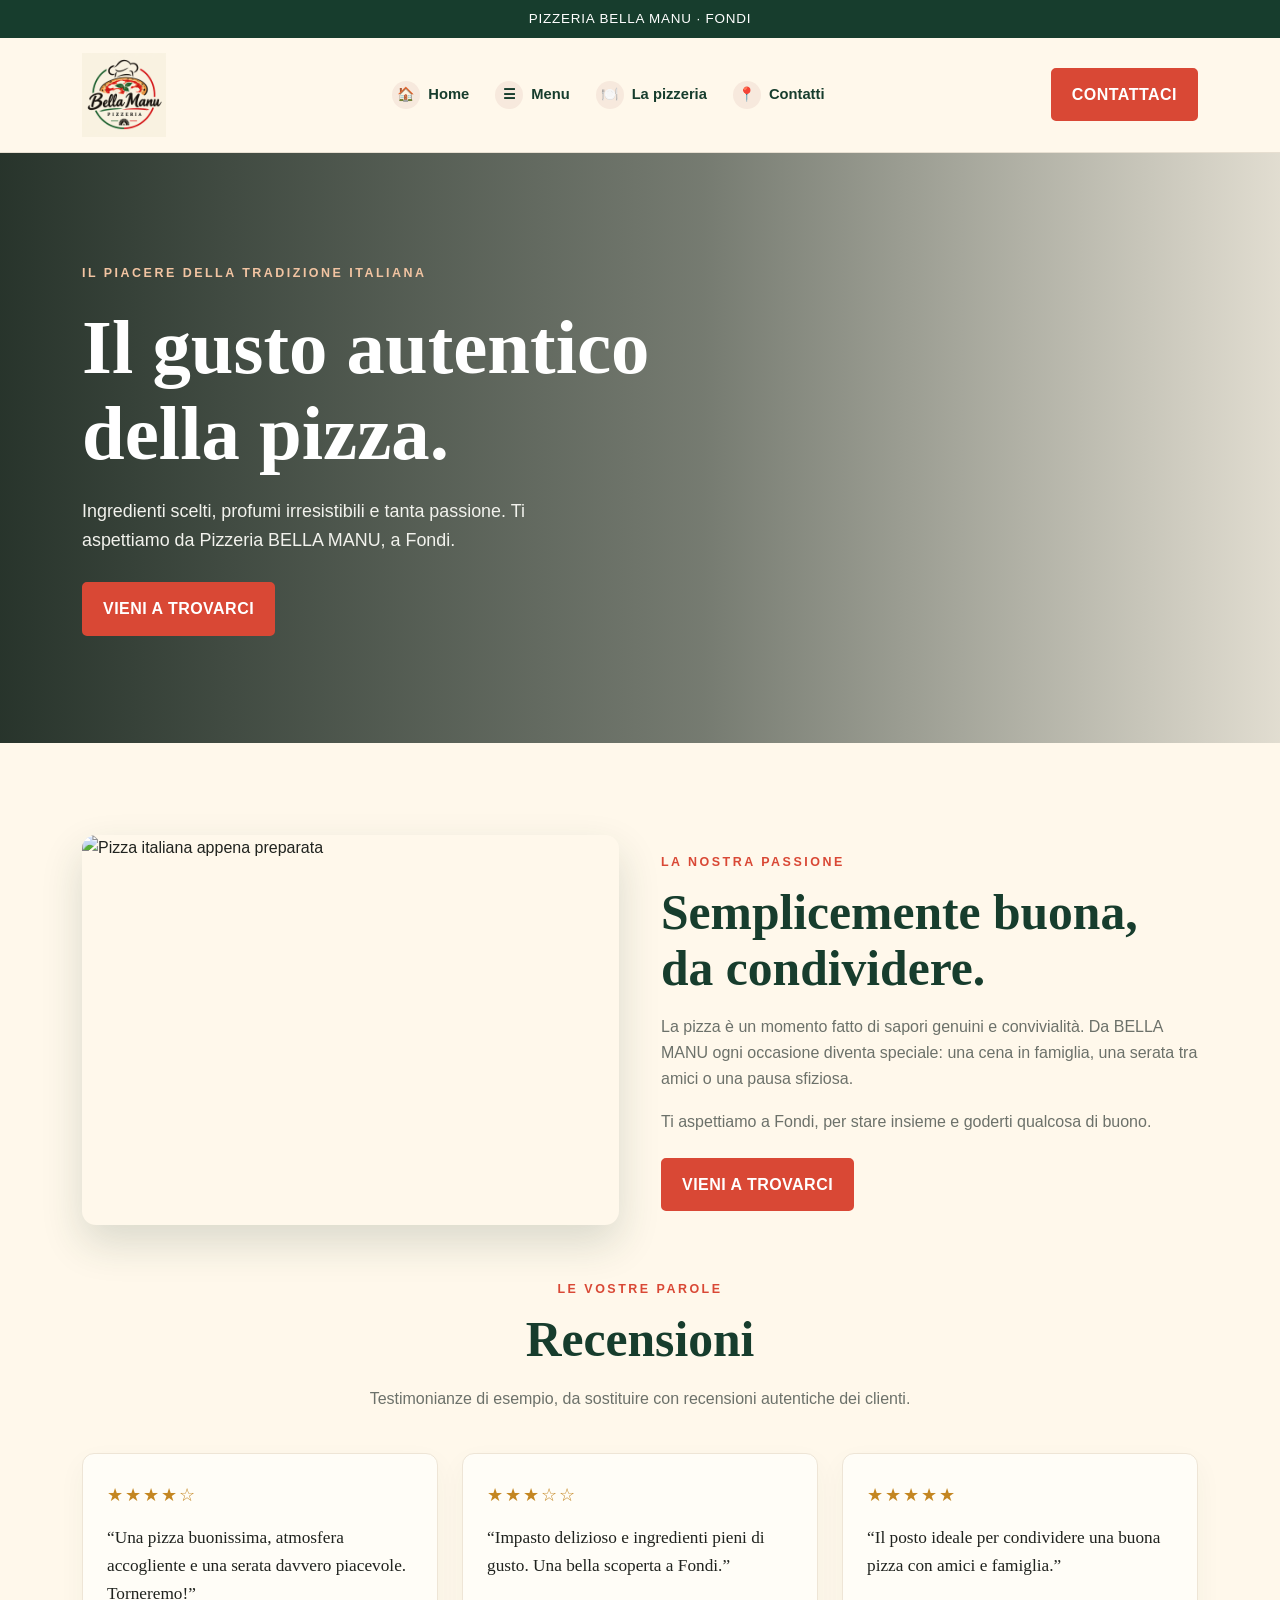
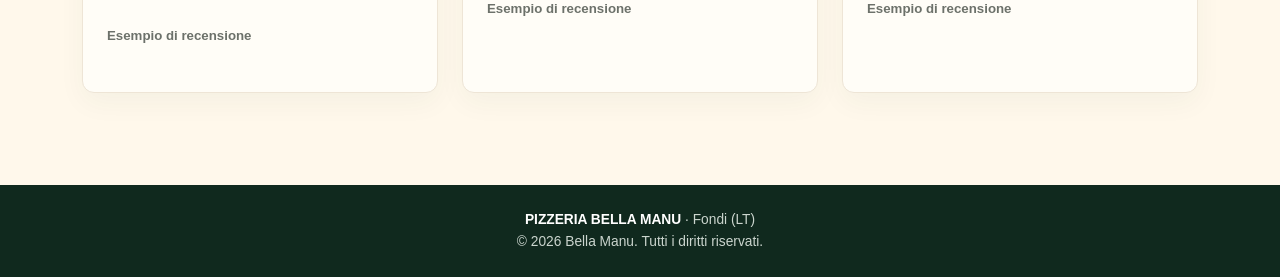
==== commit a3ed0ba8: "Fix della home e pagina contatti" ====
--- a/index.html
+++ b/index.html
@@ -17,7 +17,6 @@
         <nav class="nav" aria-label="Navigazione principale">
             <a class="brand" href="#home" aria-label="Pizzeria Bella Manu, vai alla home"><img class="brand-logo"
                     src="assets/logo-bella-manu.png" alt="Pizzeria Bella Manu"></a>
-<<<<<<< HEAD
             <button class="nav-toggle" type="button" aria-label="Apri menu" aria-expanded="false"
                 aria-controls="home-navigation">
                 <span></span>
@@ -26,10 +25,6 @@
             </button>
             <div class="links" id="home-navigation">
                 <a href="#home"><span class="nav-icon" aria-hidden="true">🏠</span>Home</a>
-=======
-            <div class="links">
-                <a href="#home">Home</a>
->>>>>>> bb92cb4efa4c39160f2b891c67001c6a6226cb81
                 <div class="menu-dropdown">
                     <button class="menu-dropdown-label" type="button" aria-expanded="false"
                         aria-controls="menu-sections"><span class="nav-icon" aria-hidden="true">☰</span>Menu</button>
